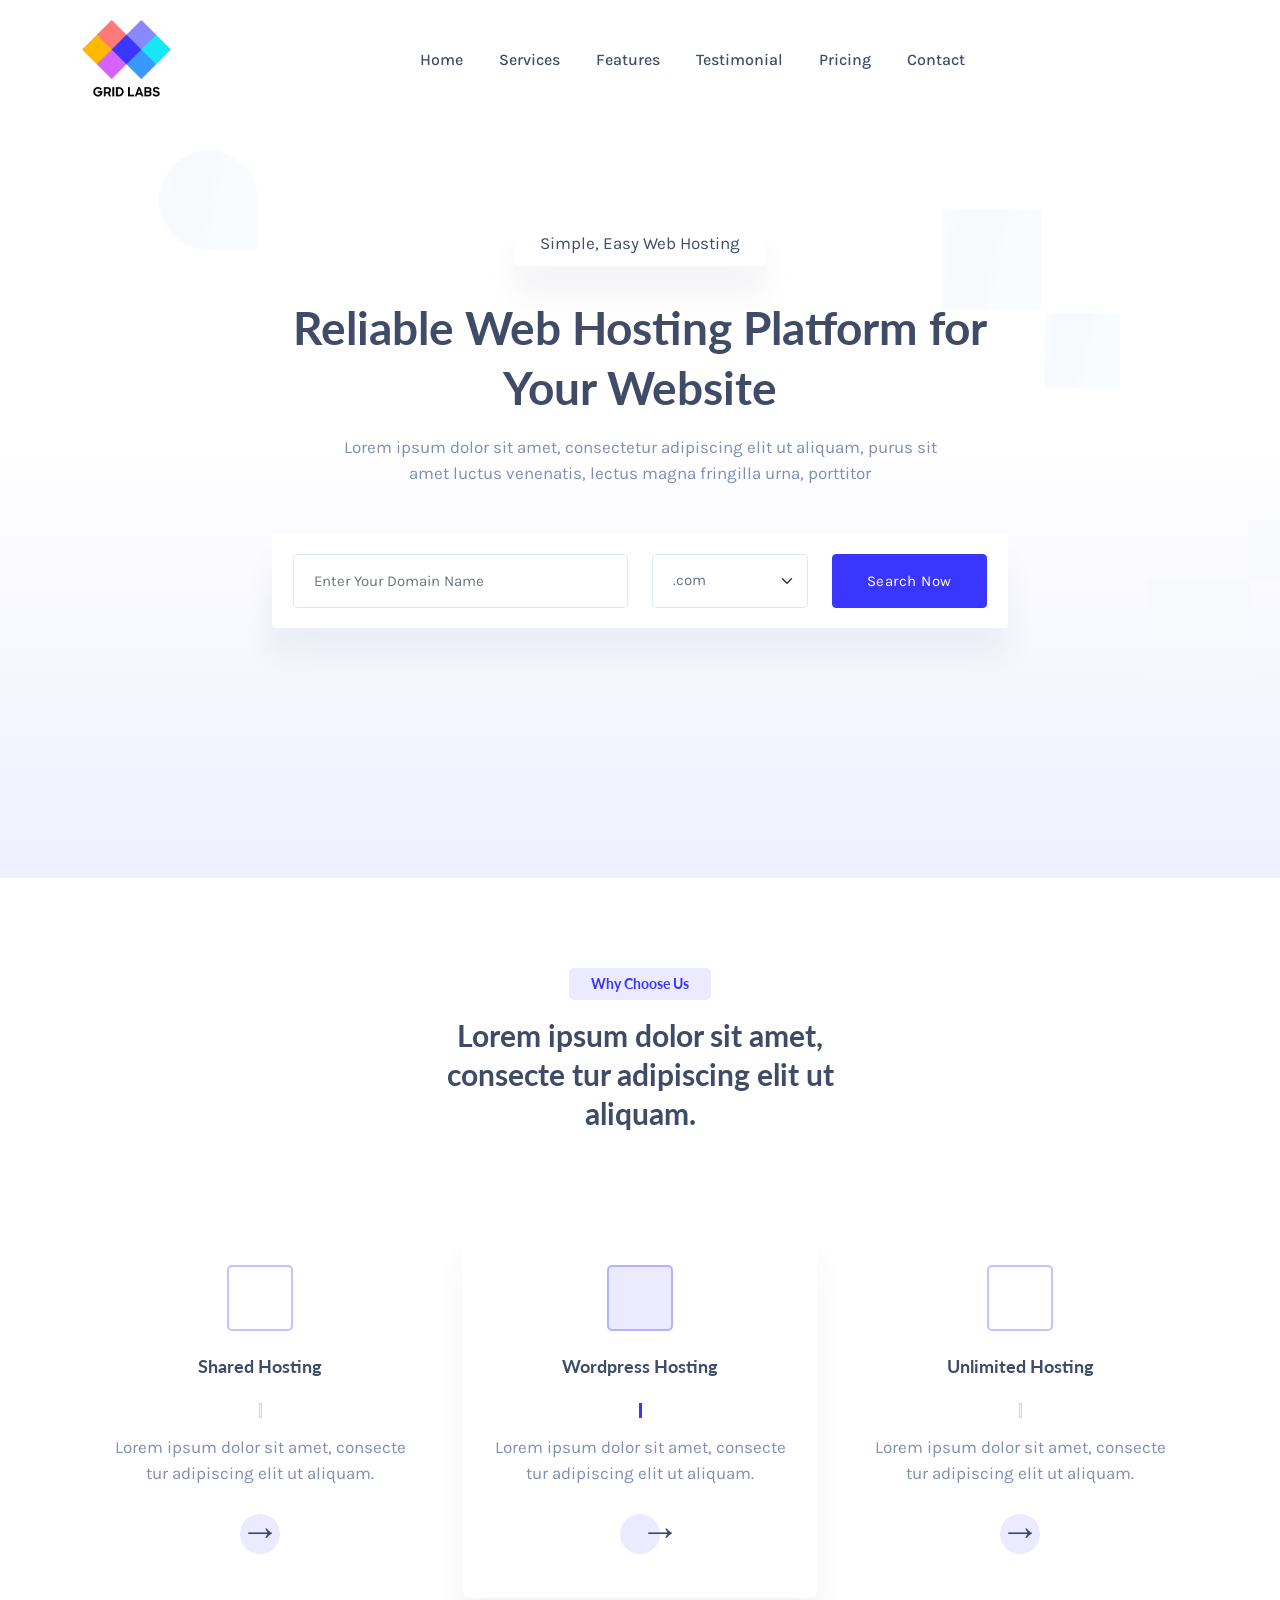
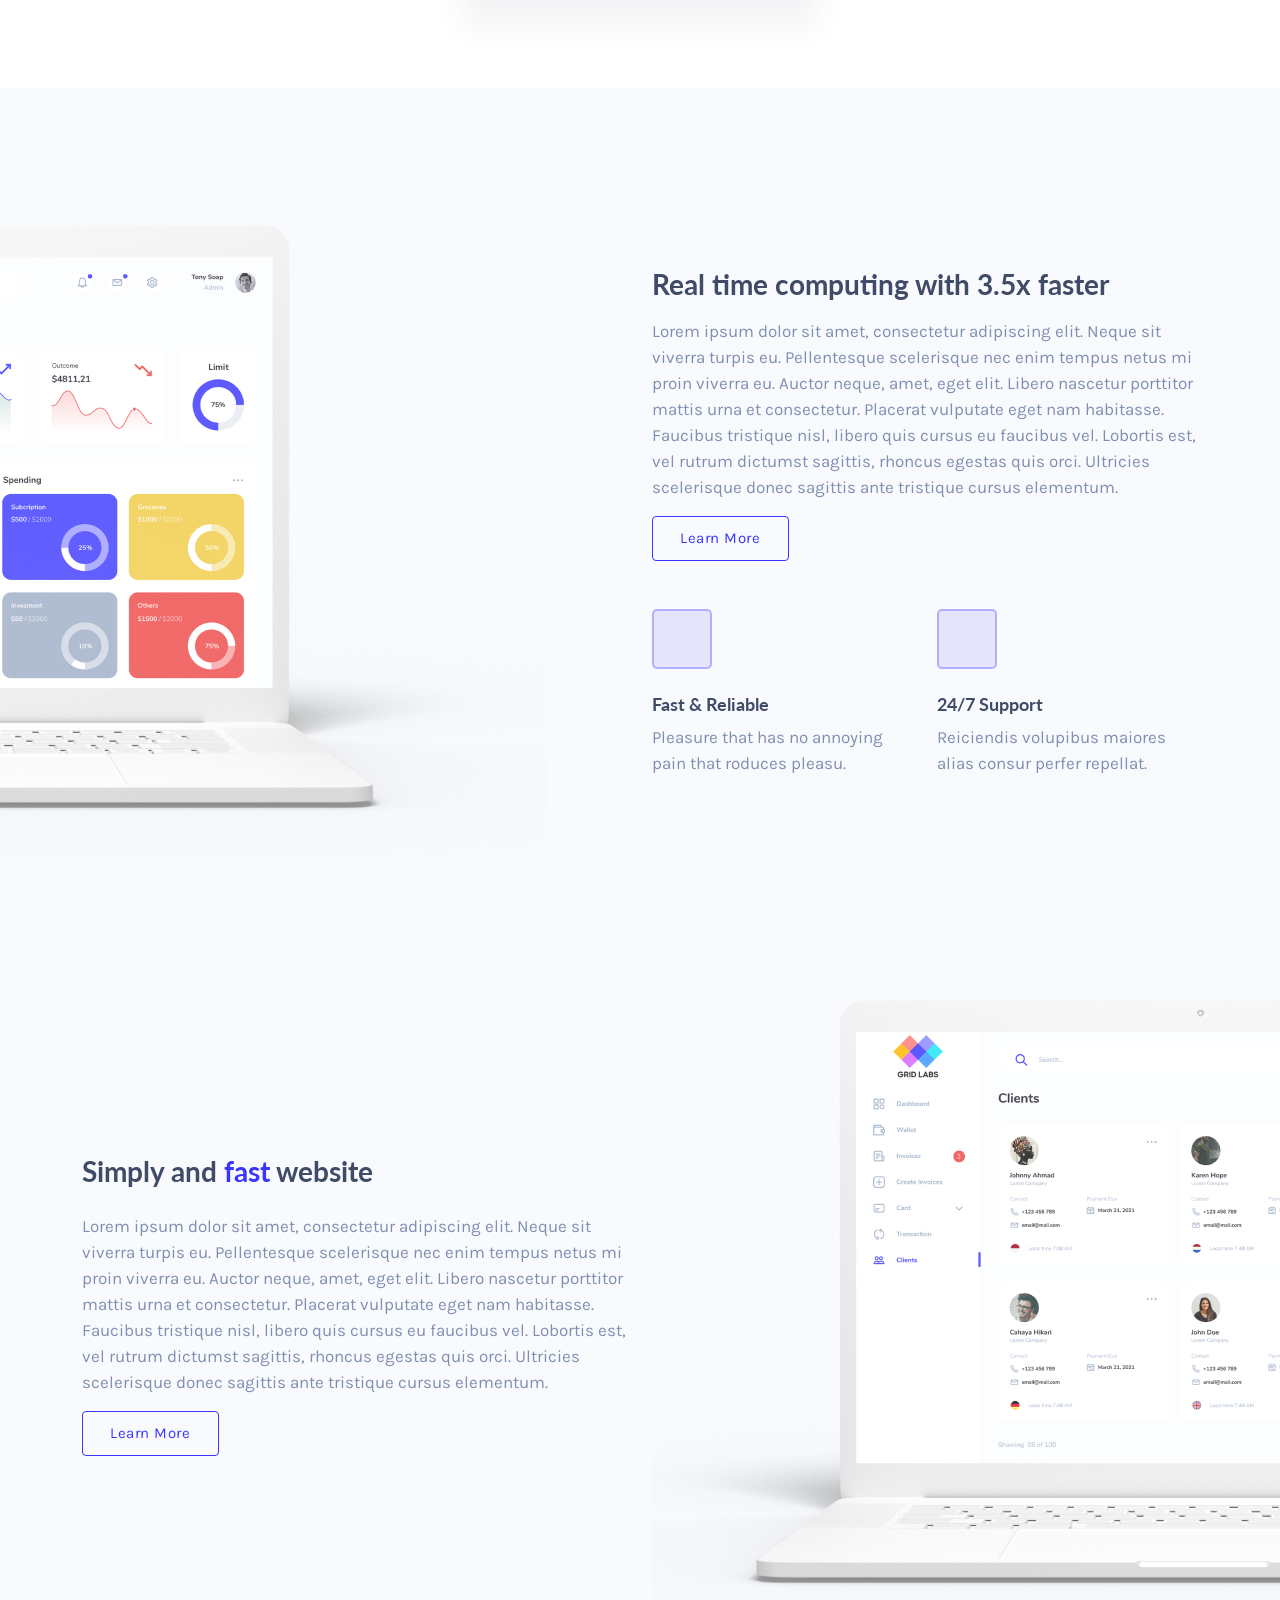
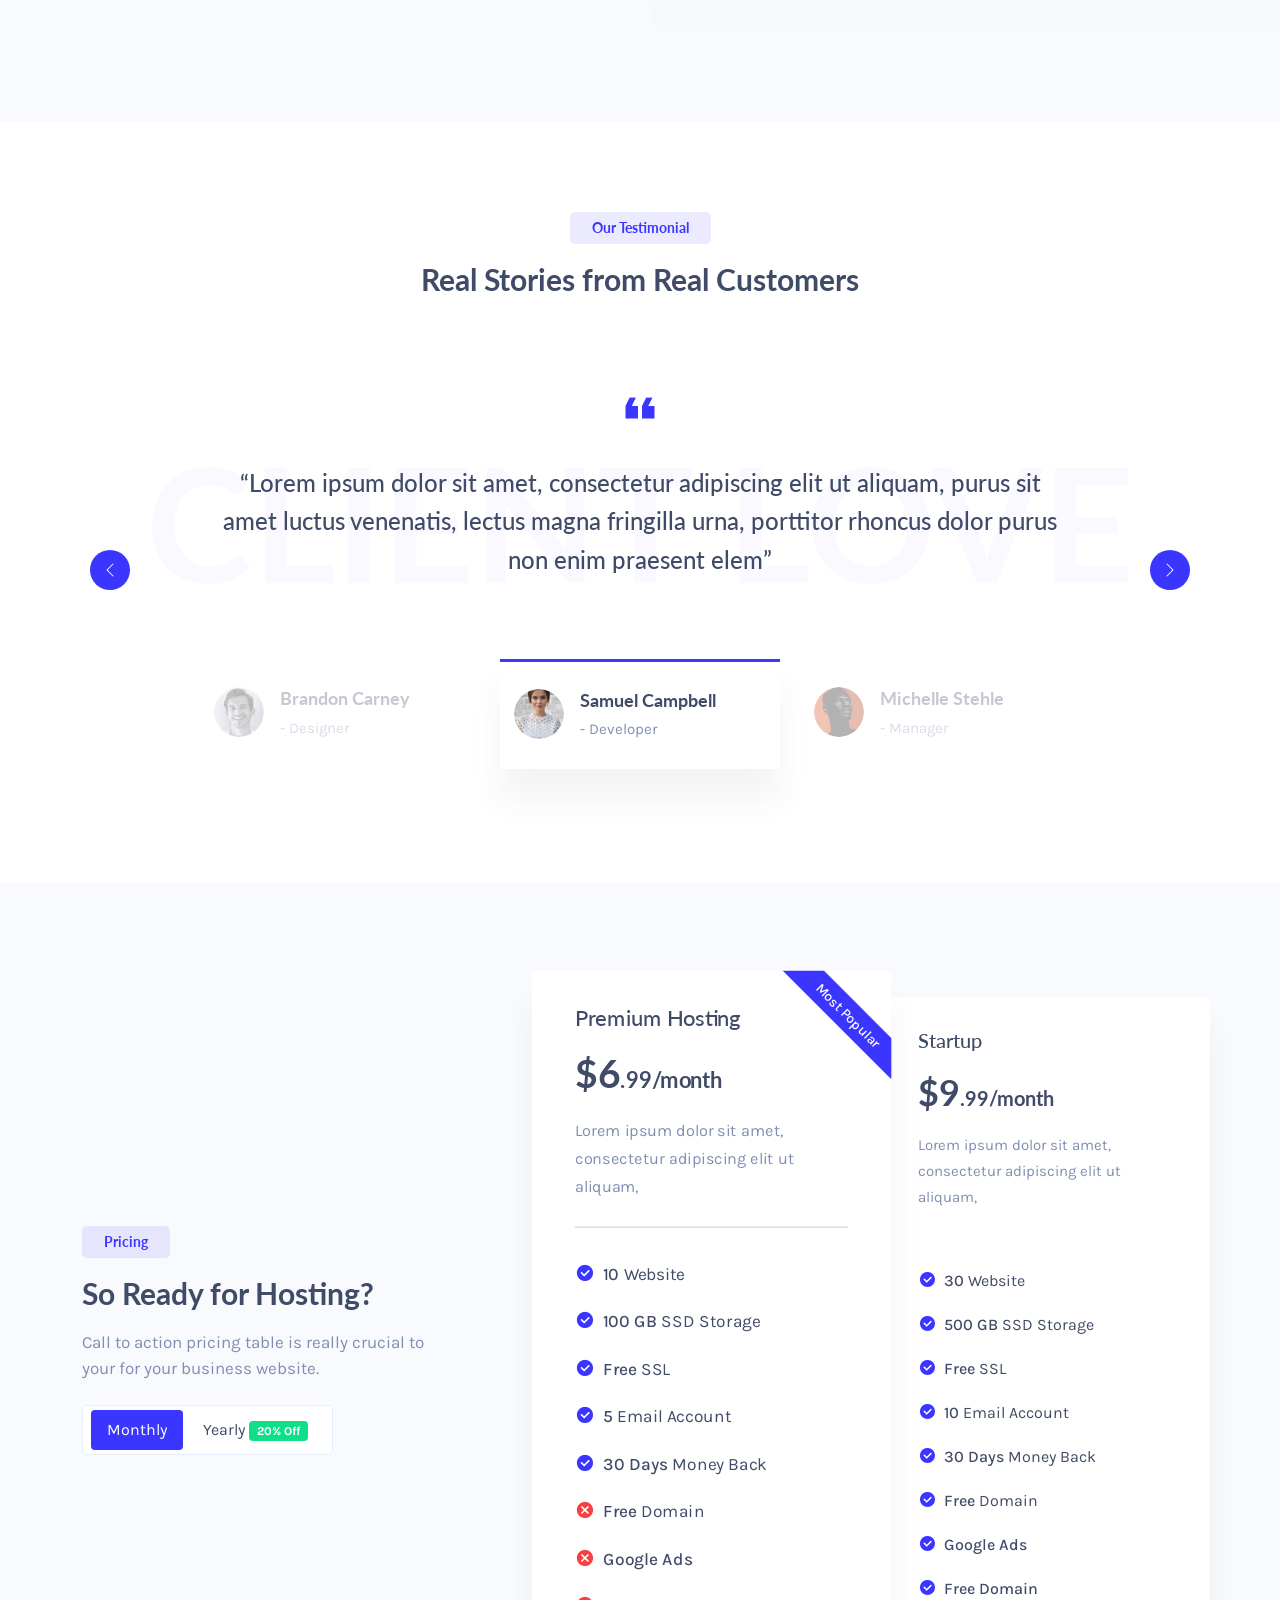
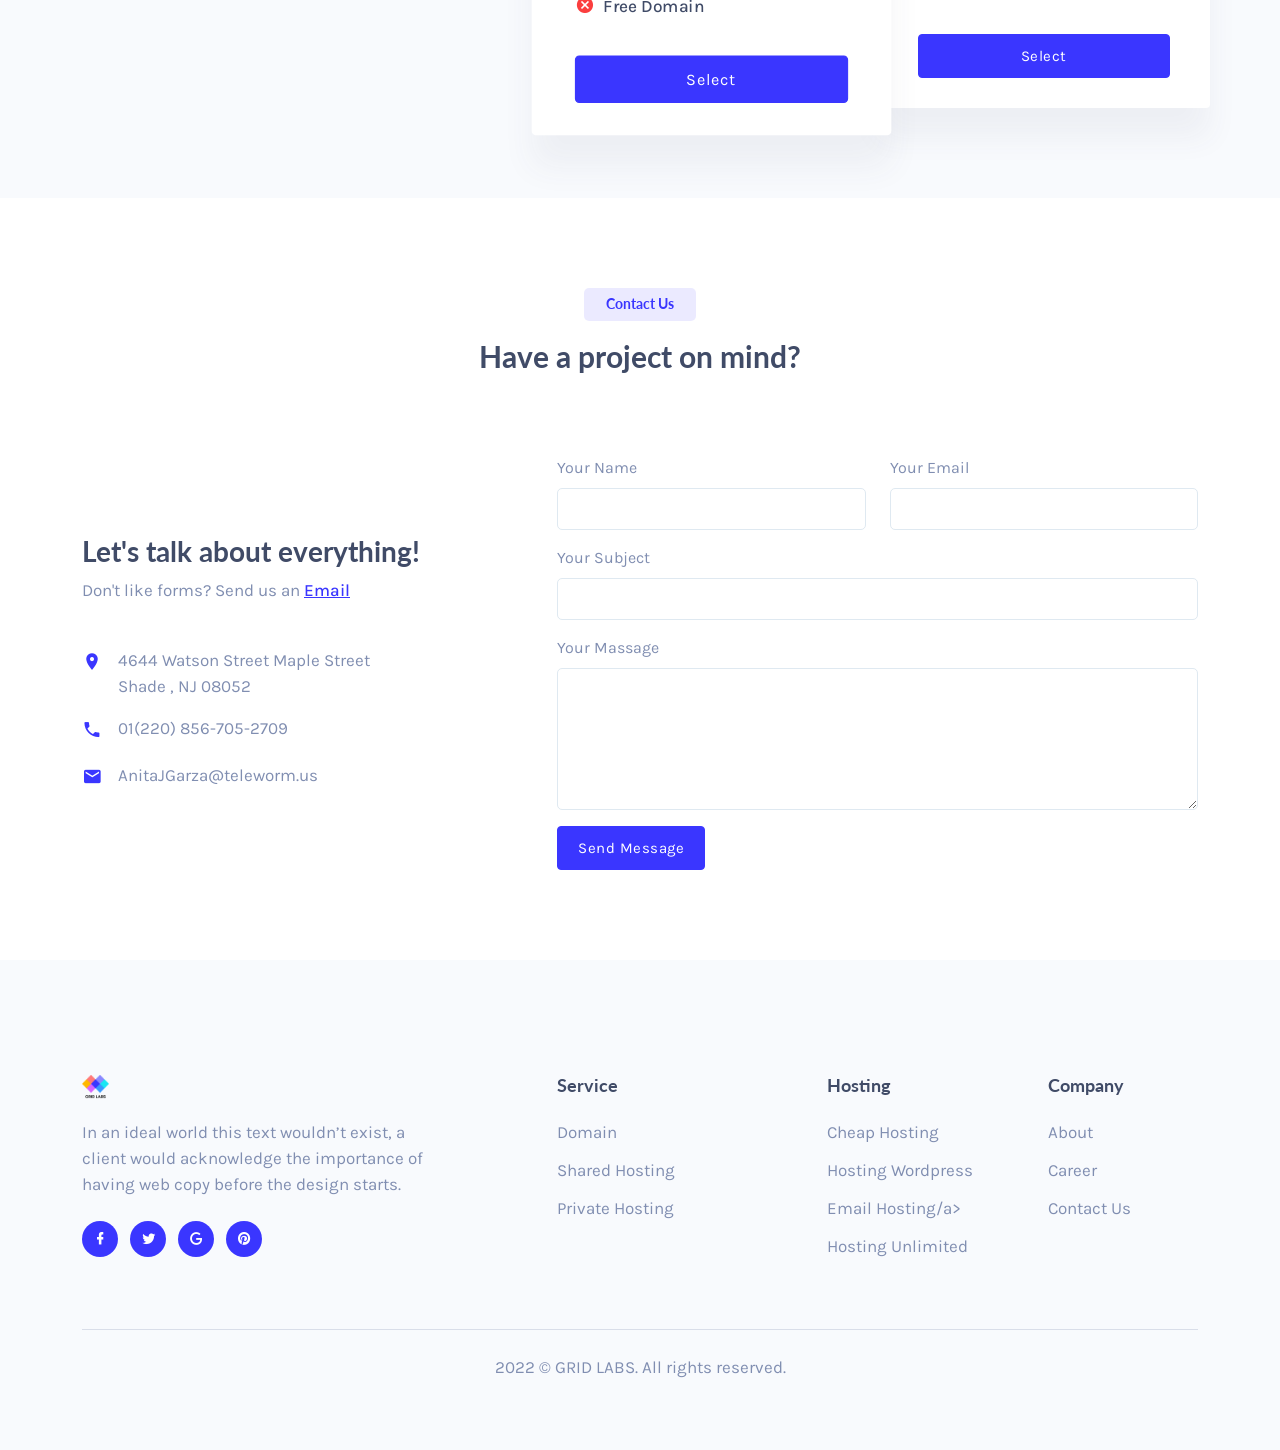
==== index.html @ 640f8194 "Landing Page design" ====
<!DOCTYPE html>
<html lang="en">

<head>
    <meta charset="utf-8" />
    <title>Grid Labs</title>
    <!-- favicon -->
    <link rel="shortcut icon" href="images/favicon.ico" />
    <!-- css -->
    <link href="css/bootstrap.min.css" rel="stylesheet" type="text/css" />
    <!-- icon -->
    <link href="css/materialdesignicons.min.css" rel="stylesheet" type="text/css" />

    <link href="css/style.css" rel="stylesheet" type="text/css" />
</head>

<body>
    <!-- STRAT NAVBAR -->
    <div id="navbar">
        <nav class="navbar navbar-expand-lg navbar-white fixed-top navbar-custom sticky sticky-dark" id="main-menu">
            <div class="container">
                <!-- LOGO -->
                <a class="navbar-brand logo text-uppercase" href="index-1.html">
                    <img src="images/logo-dark.png" alt="" height="80" />
                </a>
                <button class="navbar-toggler" type="button" data-bs-toggle="collapse" data-bs-target="#navbarCollapse"
                    aria-controls="navbarCollapse" aria-expanded="false" aria-label="Toggle navigation">
                    <i class="mdi mdi-menu"></i>
                </button>
                <div class="collapse navbar-collapse" id="navbarCollapse">
                    <ul class="navbar-nav navbar-center mx-auto" id="navbar-navlist">
                        <li class="nav-item">
                            <a data-scroll href="#home" class="nav-link">Home</a>
                        </li>
                        <li class="nav-item">
                            <a data-scroll href="#services" class="nav-link">Services</a>
                        </li>
                        <li class="nav-item">
                            <a data-scroll href="#features" class="nav-link">Features</a>
                        </li>
                        <li class="nav-item">
                            <a data-scroll href="#testimonial" class="nav-link">Testimonial</a>
                        </li>
                        <li class="nav-item">
                            <a data-scroll href="#pricing" class="nav-link">Pricing</a>
                        </li>
                        <li class="nav-item">
                            <a data-scroll href="#contact" class="nav-link">Contact</a>
                        </li>
                    </ul>
                </div>
            </div>
        </nav>
    </div>
    <!-- END NAVBAR -->

    <!--START HOME-->
    <section class="bg-home section bg-lightan" id="home">
        <div class="home-overlay"></div>
        <div class="container">
            <div class="row justify-content-center">
                <div class="col-lg-8 text-center">
                    <p class="home-heading-title">Simple, Easy Web Hosting</p>

                    <h1 class="home-title mt-3">Reliable Web Hosting Platform for Your Website</h1>

                    <p class="home-desc text-muted mt-3">Lorem ipsum dolor sit amet, consectetur adipiscing elit ut
                        aliquam, purus sit amet luctus venenatis, lectus magna fringilla urna, porttitor</p>


                    <form class="mt-5 home-form rounded">
                        <div class="row">
                            <div class="col-md-6">
                                <div class="form-group mb-0">
                                    <input type="text" class="form-control" placeholder="Enter Your Domain Name">
                                </div>
                            </div>
                            <!--end col-->

                            <div class="col-md-3">
                                <div class="form-group">

                                    <select class="form-select form-control">
                                        <option selected>.com</option>
                                        <option value="1">.in</option>
                                        <option value="1">.org</option>
                                        <option value="1">.net</option>
                                        <option value="1">.info</option>
                                    </select>
                                </div>
                            </div>
                            <!--end col-->

                            <div class="col-md-3">
                                <div class="form-group home-button">
                                    <input type="submit" id="search" name="search" class="btn btn-primary w-100"
                                        value="Search Now">
                                </div>
                            </div>
                            <!--end col-->

                        </div>
                        <!--end row-->
                    </form>

                </div>
            </div>
        </div>
    </section>
    <!--END HOME-->


    <!-- START SERVICES -->
    <section class="section" id="services">
        <div class="container">
            <div class="row justify-content-center">
                <div class="col-lg-6">
                    <div class="title-box text-center">
                        <h6 class="title-sub-title mb-0 text-primary">Why Choose Us</h6>
                        <h3 class="title-heading mt-3">Lorem ipsum dolor sit amet, consecte tur adipiscing elit ut
                            aliquam.</h3>
                    </div>
                </div>
            </div>


            <div class="row mt-5 pt-4">
                <div class="col-lg-4">
                    <div class="service-box text-center uim-icon-primary mt-4">
                        <div class="service-icon icon-xxl mx-auto">
                            <i class="uim uim-cube"></i>
                        </div>
                        <h5 class="f-18 mt-4">Shared Hosting</h5>

                        <div class="service-border mt-4 mx-auto"></div>

                        <p class="text-muted mt-3 mb-0">Lorem ipsum dolor sit amet, consecte tur adipiscing elit ut
                            aliquam.</p>

                        <a href="">
                            <div class="read-more mt-3">
                                <span class="arrow text-dark">&#8594;</span>
                            </div>
                        </a>
                    </div>
                </div>

                <div class="col-lg-4">
                    <div class="service-box text-center active uim-icon-primary mt-4">
                        <div class="service-icon icon-xxl mx-auto">
                            <i class="uim uim-circle-layer"></i>
                        </div>
                        <h5 class="f-18 mt-4">Wordpress Hosting</h5>

                        <div class="service-border mt-4 mx-auto"></div>

                        <p class="text-muted mt-3 mb-0">Lorem ipsum dolor sit amet, consecte tur adipiscing elit ut
                            aliquam.</p>

                        <a href="">
                            <div class="read-more mt-3">
                                <span class="arrow text-dark">&#8594;</span>
                            </div>
                        </a>
                    </div>
                </div>

                <div class="col-lg-4">
                    <div class="service-box text-center uim-icon-primary mt-4">
                        <div class="service-icon icon-xxl mx-auto">
                            <i class="uim uim-briefcase"></i>
                        </div>
                        <h5 class="f-18 mt-4">Unlimited Hosting</h5>

                        <div class="service-border mt-4 mx-auto"></div>

                        <p class="text-muted mt-3 mb-0">Lorem ipsum dolor sit amet, consecte tur adipiscing elit ut
                            aliquam.</p>

                        <a href="">
                            <div class="read-more mt-3">
                                <span class="arrow text-dark">&#8594;</span>
                            </div>
                        </a>
                    </div>
                </div>

            </div>

        </div>
    </section>
    <!-- END SERVICES -->


    <!-- START FEATURES -->

    <section class="section bg-light overflow-hidden" id="features">
        <div class="container">
            <div class="row align-items-center">

                <div class="col-lg-6">
                    <div class="features-1 mt-4">
                        <img src="images/features/img-1.png" alt="">
                    </div>
                </div>

                <div class="col-lg-6">

                    <div class="features-box mt-4">
                        <h3>Real time computing with 3.5x faster</h3>

                        <p class="text-muted mt-3">Lorem ipsum dolor sit amet, consectetur adipiscing elit. Neque sit
                            viverra turpis eu. Pellentesque scelerisque nec enim tempus netus mi proin viverra eu.
                            Auctor neque, amet, eget elit. Libero nascetur porttitor mattis urna et consectetur.
                            Placerat vulputate eget nam habitasse. Faucibus tristique nisl, libero quis cursus eu
                            faucibus vel. Lobortis est, vel rutrum dictumst sagittis, rhoncus egestas quis orci.
                            Ultricies scelerisque donec sagittis ante tristique cursus elementum.</p>

                        <div class="col-md-3">
                            <div class="form-group home-button">
                                <input type="submit" id="search" name="search" class="btn btn-outline-primary w-100"
                                    value="Learn More">
                            </div>
                        </div>

                        <div class="row mt-4">
                            <div class="col-lg-6">



                                <div class="mt-4">

                                    <div class="uim-icon-primary mt-4">
                                        <div class="features-icon icon-xl">
                                            <i class="uim uim-window-section"></i>
                                        </div>

                                    </div>


                                    <h5 class="f-18 mt-4">Fast & Reliable </h5>
                                    <p class="text-muted mt-2">Pleasure that has no annoying
                                        pain that roduces pleasu.</p>
                                </div>

                            </div>

                            <div class="col-lg-6">

                                <div class="mt-3">

                                    <div class="uim-icon-primary mt-4">
                                        <div class="features-icon icon-xl">
                                            <i class="uim uim-chart-pie"></i>
                                        </div>

                                    </div>

                                    <h5 class="f-18 mt-4">24/7 Support </h5>
                                    <p class="text-muted">Reiciendis volupibus maiores alias consur
                                        perfer repellat.</p>
                                </div>

                            </div>
                        </div>
                    </div>

                </div>



            </div>

            <div class="row mt-5 pt-5 align-items-center">
                <div class="col-lg-6">
                    <div class="mt-4">
                        <h3 class="w-75">Simply and <span class="text-primary">fast</span> website</h3>

                        <p class="text-muted mt-4">Lorem ipsum dolor sit amet, consectetur adipiscing elit. Neque sit
                            viverra turpis eu. Pellentesque scelerisque nec enim tempus netus mi proin viverra eu.
                            Auctor neque, amet, eget elit. Libero nascetur porttitor mattis urna et consectetur.
                            Placerat vulputate eget nam habitasse. Faucibus tristique nisl, libero quis cursus eu
                            faucibus vel. Lobortis est, vel rutrum dictumst sagittis, rhoncus egestas quis orci.
                            Ultricies scelerisque donec sagittis ante tristique cursus elementum.</p>
                    </div>

                    <div class="col-md-3">
                        <div class="form-group home-button">
                            <input type="submit" id="search" name="search" class="btn btn-outline-primary w-100"
                                value="Learn More">
                        </div>
                    </div>

                </div>
                <div class="col-lg-6">
                    <div class="features-2 mt-4">
                        <img src="images/features/img-2.png" alt="">
                    </div>
                </div>
            </div>
        </div>
    </section>
    <!-- END FEATURES -->


    <!-- START TESTIMONIAL -->
    <section class="section" id="testimonial">
        <div class="container">

            <div class="row justify-content-center">
                <div class="col-lg-6">

                    <div class="title-box text-center">
                        <h6 class="title-sub-title mb-0 text-primary">Our Testimonial</h6>
                        <h3 class="title-heading mt-3">Real Stories from Real Customers</h3>
                    </div>

                </div>
            </div>



            <div class="row justify-content-center mt-5">

                <div class="col-lg-12">
                    <h1 class="client-title-main text-center d-none d-xl-block text-uppercase">Client Love</h1>
                    <div id="carouselExampleIndicators" class="carousel slide" data-bs-ride="carousel">


                        <div class="carousel-inner">
                            <div class="carousel-item active">

                                <div class="testi-box text-center mt-4">
                                    <div class="client-icon">
                                        <i class="mdi mdi-format-quote-open"></i>
                                    </div>

                                    <h4 class="line-height_1_6 fw-normal mt-3">“Lorem ipsum dolor sit amet, consectetur
                                        adipiscing elit ut aliquam, purus sit amet luctus venenatis, lectus magna
                                        fringilla urna, porttitor rhoncus dolor purus non enim praesent elem.”</h4>
                                </div>

                            </div>

                            <div class="carousel-item">

                                <div class="testi-box text-center mt-4">
                                    <div class="client-icon">
                                        <i class="mdi mdi-format-quote-open"></i>
                                    </div>
                                    <h4 class="line-height_1_6 fw-normal mt-3">“Lorem ipsum dolor sit amet, consectetur
                                        adipiscing elit ut aliquam, purus sit amet luctus venenatis, lectus magna
                                        fringilla urna, porttitor rhoncus dolor purus non enim praesent elem”</h4>
                                </div>

                            </div>

                            <div class="carousel-item">

                                <div class="testi-box text-center mt-4">
                                    <div class="client-icon">
                                        <i class="mdi mdi-format-quote-open"></i>
                                    </div>
                                    <h4 class="line-height_1_6 fw-normal mt-3">“Lorem ipsum dolor sit amet, consectetur
                                        adipiscing elit ut aliquam, purus sit amet luctus venenatis, lectus magna
                                        fringilla urna, porttitor rhoncus dolor purus non enim praesent elem”</h4>
                                </div>

                            </div>


                        </div>



                        <div class="carousel-indicators mt-5 pt-4">

                            <button type="button" data-bs-target="#carouselExampleIndicators" data-bs-slide-to="0"
                                class="active text-start" aria-current="true" aria-label="Slide 1">
                                <div class="d-flex p-2">
                                    <img src="images/users/img-1.jpg" alt=""
                                        class=" testi-img img-fluid rounded-circle">

                                    <div class="flex-1 ps-3">
                                        <h5 class="f-18 mb-1 text-dark">Brandon Carney</h5>
                                        <p class="text-muted f-15 mb-0">- Designer</p>
                                    </div>
                                </div>
                            </button>
                            <button type="button" data-bs-target="#carouselExampleIndicators" class="text-start"
                                data-bs-slide-to="1" aria-label="Slide 2">
                                <div class="d-flex p-2">
                                    <img src="images/users/img-2.jpg" alt=""
                                        class=" testi-img img-fluid rounded-circle">

                                    <div class="flex-1 ps-3">
                                        <h5 class="f-18 mb-1 text-dark">Samuel Campbell</h5>
                                        <p class="text-muted f-15 mb-0">- Developer</p>
                                    </div>
                                </div>
                            </button>
                            <button type="button" data-bs-target="#carouselExampleIndicators" class="text-start"
                                data-bs-slide-to="2" aria-label="Slide 3">
                                <div class="d-flex p-2">
                                    <img src="images/users/img-3.jpg" alt=""
                                        class=" testi-img img-fluid rounded-circle">

                                    <div class="flex-1 ps-3">
                                        <h5 class="f-18 mb-1 text-dark">Michelle Stehle</h5>
                                        <p class="text-muted f-15 mb-0">- Manager</p>
                                    </div>
                                </div>
                            </button>


                        </div>

                        <div class="d-none d-lg-inline-block">
                            <button class="carousel-control-prev" type="button"
                                data-bs-target="#carouselExampleIndicators" data-bs-slide="prev">
                                <span class="carousel-control-prev-icon" aria-hidden="true"></span>
                                <span class="visually-hidden">Previous</span>
                            </button>
                            <button class="carousel-control-next" type="button"
                                data-bs-target="#carouselExampleIndicators" data-bs-slide="next">
                                <span class="carousel-control-next-icon" aria-hidden="true"></span>
                                <span class="visually-hidden">Next</span>
                            </button>
                        </div>



                    </div>
                </div>



            </div>
        </div>
    </section>
    <!-- END TESTIMONIAL -->


    <!-- START PRICING -->

    <section class="section bg-light" id="pricing">
        <div class="container">
            <div class="row align-items-center">

                <div class="col-lg-4">

                    <div class="heading-box">



                        <div class="title-box">
                            <h6 class="title-sub-title mb-0 text-primary">Pricing</h6>
                            <h3 class="title-heading mt-3 ms-0">So Ready for Hosting?</h3>
                        </div>




                        <p class="title-desc text-muted mt-3">Call to action pricing table is really crucial to your for
                            your business website.</p>


                        <div class="pricing-tabs mt-4">
                            <ul class="nav nav-pills rounded justify-content-center d-inline-block pricing-tab-border py-1 px-2"
                                id="pills-tab" role="tablist">
                                <li class="nav-item d-inline-block">
                                    <a class="nav-link px-3 rounded active monthly" id="Monthly" data-bs-toggle="pill"
                                        href="#Month" role="tab" aria-controls="Month" aria-selected="true">Monthly</a>
                                </li>
                                <li class="nav-item d-inline-block">
                                    <a class="nav-link px-3 rounded yearly" id="Yearly" data-bs-toggle="pill"
                                        href="#Year" role="tab" aria-controls="Year" aria-selected="false">
                                        Yearly <span class="badge bg-success rounded text-white">20% Off </span>
                                    </a>
                                </li>
                            </ul>
                        </div>


                    </div>




                </div>

                <div class="col-lg-7 g-0 offset-lg-1">

                    <div class="tab-content" id="pills-tabContent">
                        <div class="tab-pane fade active show" id="Month" role="tabpanel" aria-labelledby="Monthly">
                            <div class="row g-0 align-items-center">
                                <div class="col-lg-6">
                                    <div class="pricing-box active bg-white rounded mt-4">
                                        <div class="pricing-badge">
                                            <span class="badge">Most Popular</span>
                                        </div>

                                        <h5 class="fw-normal">Premium Hosting</h5>
                                        <h1 class="pricing-title mt-3 mb-0">$6<span class="f-20">.99/month</span></h1>
                                        <p class="text-muted f-15 mt-3">Lorem ipsum dolor sit amet, consectetur
                                            adipiscing elit ut aliquam,</p>

                                        <hr class="mt-4">

                                        <div class="mt-4 pt-1">
                                            <p class="mb-3 f-16"><i
                                                    class="mdi mdi-check-circle text-primary f-18 me-2"></i><span
                                                    class="fw-normal">10</span> Website</p>
                                            <p class="mb-3 f-16"><i
                                                    class="mdi mdi-check-circle text-primary f-18 me-2"></i><span
                                                    class="fw-normal">100 GB</span> SSD Storage</p>
                                            <p class="mb-3 f-16"><i
                                                    class="mdi mdi-check-circle text-primary f-18 me-2"></i><span
                                                    class="fw-normal">Free</span> SSL
                                            </p>
                                            <p class="mb-3 f-16"><i
                                                    class="mdi mdi-check-circle text-primary f-18 me-2"></i><span
                                                    class="fw-normal">5</span> Email Account</p>


                                            <p class="mb-3 f-16"><i
                                                    class="mdi mdi-check-circle text-primary f-18 me-2"></i><span
                                                    class="fw-normal">30 Days</span> Money Back</p>

                                            <p class="mb-3 f-16"><i
                                                    class="mdi mdi-close-circle text-danger f-18 me-2"></i><span
                                                    class="fw-normal">Free</span> Domain</p>


                                            <p class="mb-3 f-16"><i
                                                    class="mdi mdi-close-circle text-danger f-18 me-2"></i><span
                                                    class="fw-normal">Google Ads</span></p>

                                            <p class="mb-3 f-16"><i
                                                    class="mdi mdi-close-circle text-danger f-18 me-2"></i><span
                                                    class="fw-normal">Free Domain</span></p>

                                        </div>
                                        <div class="mt-4 pt-2 text-center">
                                            <a href="" class="btn btn-primary w-100">Select</a>
                                        </div>
                                    </div>
                                </div>

                                <div class="col-lg-6">
                                    <div class="pricing-box bg-white rounded mt-4">



                                        <h5 class="fw-normal">Startup</h5>
                                        <h1 class="pricing-title mt-3 mb-0">$9<span class="f-20">.99/month</span></h1>
                                        <p class="text-muted f-15 mt-3">Lorem ipsum dolor sit amet, consectetur
                                            adipiscing elit ut aliquam,</p>
                                        <div class="mt-4 pt-1">
                                            <div class="mt-4 pt-1">
                                                <p class="mb-3 f-16"><i
                                                        class="mdi mdi-check-circle text-primary f-18 me-2"></i><span
                                                        class="fw-normal">30</span> Website</p>
                                                <p class="mb-3 f-16"><i
                                                        class="mdi mdi-check-circle text-primary f-18 me-2"></i><span
                                                        class="fw-normal">500 GB</span> SSD Storage</p>
                                                <p class="mb-3 f-16"><i
                                                        class="mdi mdi-check-circle text-primary f-18 me-2"></i><span
                                                        class="fw-normal">Free</span> SSL
                                                </p>
                                                <p class="mb-3 f-16"><i
                                                        class="mdi mdi-check-circle text-primary f-18 me-2"></i><span
                                                        class="fw-normal">10</span> Email Account</p>


                                                <p class="mb-3 f-16"><i
                                                        class="mdi mdi-check-circle text-primary f-18 me-2"></i><span
                                                        class="fw-normal">30 Days</span> Money Back</p>

                                                <p class="mb-3 f-16"><i
                                                        class="mdi mdi-check-circle text-primary f-18 me-2"></i><span
                                                        class="fw-normal">Free</span> Domain</p>


                                                <p class="mb-3 f-16"><i
                                                        class="mdi mdi-check-circle text-primary f-18 me-2"></i><span
                                                        class="fw-normal">Google Ads</span></p>

                                                <p class="mb-3 f-16"><i
                                                        class="mdi mdi-check-circle text-primary f-18 me-2"></i><span
                                                        class="fw-normal">Free Domain</span></p>

                                            </div>
                                            <div class="mt-4 pt-2 text-center">
                                                <a href="" class="btn btn-primary w-100">Select</a>
                                            </div>
                                        </div>
                                    </div>
                                </div>
                            </div>
                        </div>


                        <div class="tab-pane fade" id="Year" role="tabpanel" aria-labelledby="Yearly">
                            <div class="row g-0 align-items-center">
                                <div class="col-lg-6">
                                    <div class="pricing-box active bg-white rounded mt-4">
                                        <div class="pricing-badge">
                                            <span class="badge">Most Popular</span>
                                        </div>

                                        <h5 class="fw-normal">Premium Hosting</h5>
                                        <h1 class="pricing-title mt-3 mb-0">$5<span class="f-20">.60/month</span></h1>
                                        <p class="text-muted f-15 mt-3">Lorem ipsum dolor sit amet, consectetur
                                            adipiscing elit ut aliquam,</p>

                                        <hr class="mt-4">

                                        <div class="mt-4 pt-1">
                                            <p class="mb-3 f-16"><i
                                                    class="mdi mdi-check-circle text-primary f-18 me-2"></i><span
                                                    class="fw-normal">10</span> Website</p>
                                            <p class="mb-3 f-16"><i
                                                    class="mdi mdi-check-circle text-primary f-18 me-2"></i><span
                                                    class="fw-normal">100 GB</span> SSD Storage</p>
                                            <p class="mb-3 f-16"><i
                                                    class="mdi mdi-check-circle text-primary f-18 me-2"></i><span
                                                    class="fw-normal">Free</span> SSL
                                            </p>
                                            <p class="mb-3 f-16"><i
                                                    class="mdi mdi-check-circle text-primary f-18 me-2"></i><span
                                                    class="fw-normal">5</span> Email Account</p>


                                            <p class="mb-3 f-16"><i
                                                    class="mdi mdi-check-circle text-primary f-18 me-2"></i><span
                                                    class="fw-normal">30 Days</span> Money Back</p>

                                            <p class="mb-3 f-16"><i
                                                    class="mdi mdi-close-circle text-danger f-18 me-2"></i><span
                                                    class="fw-normal">Free</span> Domain</p>


                                            <p class="mb-3 f-16"><i
                                                    class="mdi mdi-close-circle text-danger f-18 me-2"></i><span
                                                    class="fw-normal">Google Ads</span></p>

                                            <p class="mb-3 f-16"><i
                                                    class="mdi mdi-close-circle text-danger f-18 me-2"></i><span
                                                    class="fw-normal">Free Domain</span></p>

                                        </div>
                                        <div class="mt-4 pt-2 text-center">
                                            <a href="" class="btn btn-primary w-100">Select</a>
                                        </div>
                                    </div>
                                </div>

                                <div class="col-lg-6">
                                    <div class="pricing-box bg-white rounded mt-4">



                                        <h5 class="fw-normal">Startup</h5>
                                        <h1 class="pricing-title mt-3 mb-0">$9<span class="f-20">.99/month</span></h1>
                                        <p class="text-muted f-15 mt-3">Lorem ipsum dolor sit amet, consectetur
                                            adipiscing elit ut aliquam,</p>
                                        <div class="mt-4 pt-1">
                                            <div class="mt-4 pt-1">
                                                <p class="mb-3 f-16"><i
                                                        class="mdi mdi-check-circle text-primary f-18 me-2"></i><span
                                                        class="fw-normal">30</span> Website</p>
                                                <p class="mb-3 f-16"><i
                                                        class="mdi mdi-check-circle text-primary f-18 me-2"></i><span
                                                        class="fw-normal">500 GB</span> SSD Storage</p>
                                                <p class="mb-3 f-16"><i
                                                        class="mdi mdi-check-circle text-primary f-18 me-2"></i><span
                                                        class="fw-normal">Free</span> SSL
                                                </p>
                                                <p class="mb-3 f-16"><i
                                                        class="mdi mdi-check-circle text-primary f-18 me-2"></i><span
                                                        class="fw-normal">10</span> Email Account</p>


                                                <p class="mb-3 f-16"><i
                                                        class="mdi mdi-check-circle text-primary f-18 me-2"></i><span
                                                        class="fw-normal">30 Days</span> Money Back</p>

                                                <p class="mb-3 f-16"><i
                                                        class="mdi mdi-check-circle text-primary f-18 me-2"></i><span
                                                        class="fw-normal">Free</span> Domain</p>


                                                <p class="mb-3 f-16"><i
                                                        class="mdi mdi-check-circle text-primary f-18 me-2"></i><span
                                                        class="fw-normal">Google Ads</span></p>

                                                <p class="mb-3 f-16"><i
                                                        class="mdi mdi-check-circle text-primary f-18 me-2"></i><span
                                                        class="fw-normal">Free Domain</span></p>


                                            </div>
                                            <div class="mt-4 pt-2 text-center">
                                                <a href="" class="btn btn-primary w-100">Select</a>
                                            </div>
                                        </div>
                                    </div>


                                </div>
                            </div>
                        </div>


                    </div>

                </div>
            </div>
    </section>
    <!-- END PRICING -->


    <!-- START CONTACT -->

    <section class="section" id="contact">
        <div class="container">

            <div class="row justify-content-center">
                <div class="col-lg-6">

                    <div class="title-box text-center">
                        <h6 class="title-sub-title mb-0 text-primary">Contact Us</h6>
                        <h3 class="title-heading mt-3">Have a project on mind?</h3>
                    </div>


                </div>
            </div>

            <div class="row align-items-center mt-5 pt-2">
                <div class="col-lg-5">

                    <div class="mt-4">
                        <h3>Let's talk about everything!</h3>
                        <p class="text-muted mt-2">Don't like forms? Send us an <a href=""
                                class="text-primary fw-normal"><u>Email</u></a></p>

                        <div class="mt-4 pt-1 w-75">
                            <div class="d-flex mt-3">
                                <i class="mdi mdi-map-marker text-primary f-20"></i>
                                <div class="flex-1 ps-3">

                                    <p class="text-muted mb-0">4644 Watson Street
                                        Maple Street Shade , NJ 08052</p>

                                </div>
                            </div>

                            <div class="d-flex mt-3">
                                <i class="mdi mdi-phone text-primary f-20"></i>
                                <div class="flex-1 ps-3">

                                    <p class="text-muted mb-0">01(220) 856-705-2709</p>

                                </div>
                            </div>

                            <div class="d-flex mt-3">
                                <i class="mdi mdi-email text-primary f-20"></i>
                                <div class="flex-1 ps-3">

                                    <p class="text-muted mb-0">AnitaJGarza@teleworm.us</p>

                                </div>
                            </div>
                        </div>
                    </div>



                </div>

                <div class="col-lg-7">
                    <div class="custom-form">
                        <form method="post" name="myForm" onsubmit="return validateForm()">
                            <p id="error-msg"></p>
                            <div id="simple-msg"></div>
                            <div class="row">
                                <div class="col-lg-6">
                                    <div class="mb-2 mt-2">
                                        <label class="form-label text-muted">Your Name</label>
                                        <input name="name" id="name" type="text" class="form-control">
                                    </div>
                                </div>
                                <div class="col-lg-6">
                                    <div class="mb-2 mt-2">
                                        <label class="form-label text-muted">Your Email</label>
                                        <input name="email" id="email" type="email" class="form-control">
                                    </div>
                                </div>
                            </div>
                            <div class="row">
                                <div class="col-lg-12">
                                    <div class="mb-2 mt-2">
                                        <label class="form-label text-muted">Your Subject</label>
                                        <input type="text" class="form-control" id="subject">
                                    </div>
                                </div>
                            </div>
                            <div class="row">
                                <div class="col-lg-12">
                                    <div class="mb-2 mt-2">
                                        <label class="form-label text-muted">Your Massage</label>
                                        <textarea name="comments" id="comments" rows="5"
                                            class="form-control"></textarea>
                                    </div>
                                </div>
                            </div>
                            <div class="row mt-2">
                                <div class="col-lg-12 text-right">
                                    <input type="submit" id="submit" name="send" class="submitBnt btn btn-primary"
                                        value="Send Message">
                                </div>
                            </div>
                        </form>
                    </div>
                </div>
            </div>


        </div>
    </section>

    <!-- END CONTACT -->

    <!-- START FOOTER -->
    <section class="bg-footer bg-light">
        <div class="container">
            <div class="row">
                <div class="col-lg-4">
                    <div class="mt-4">
                        <img src="images/logo-dark.png" alt="" height="24">
                        <p class="text-muted mt-3 pt-1">In an ideal world this text wouldn’t exist, a client would
                            acknowledge
                            the importance of having web copy before the design starts.</p>
                        <div class="footer-social mt-4">
                            <ul class="list-inline mb-0">
                                <li class="list-inline-item">
                                    <a href="" class="text-reset"><i class="mdi mdi-facebook"></i></a>
                                </li>
                                <li class="list-inline-item">
                                    <a href="" class="text-reset"><i class="mdi mdi-twitter"></i></a>
                                </li>
                                <li class="list-inline-item">
                                    <a href="" class="text-reset"><i class="mdi mdi-google"></i></a>
                                </li>
                                <li class="list-inline-item">
                                    <a href="" class="text-reset"><i class="mdi mdi-pinterest"></i></a>
                                </li>
                            </ul>
                        </div>
                    </div>
                </div>

                <div class="col-lg-7 offset-lg-1">
                    <div class="row">
                        <div class="col-lg-4">
                            <div class="mt-4">
                                <h5 class="f-18">Service</h5>
                                <ul class="list-unstyled footer-link mt-3">
                                    <li><a href="">Domain</a></li>
                                    <li><a href="">Shared Hosting</a></li>
                                    <li><a href="">Private Hosting</a></li>
                                </ul>
                            </div>
                        </div>

                        <div class="col-lg-4">
                            <div class="mt-4 ps-0 ps-lg-5">
                                <h5 class="f-18">Hosting</h5>
                                <ul class="list-unstyled footer-link mt-3">
                                    <li><a href="">Cheap Hosting</a></li>
                                    <li><a href="">Hosting Wordpress</a></li>
                                    <li><a href="">Email Hosting/a></li>
                                    <li><a href="">Hosting Unlimited</a></li>
                                </ul>
                            </div>
                        </div>
                        <div class="col-lg-4">
                            <div class="mt-4 ps-0 ps-lg-5">
                                <h5 class="f-18">Company</h5>
                                <ul class="list-unstyled footer-link mt-3">
                                    <li><a href="">About</a></li>
                                    <li><a href="">Career</a></li>
                                    <li><a href="">Contact Us</a></li>
                                </ul>
                            </div>
                        </div>
                    </div>
                </div>
            </div>


            <hr class="mt-5">
            <div class="row mt-4">
                <div class="col-lg-12">
                    <p class="text-center text-muted mb-0">
                        2022 © GRID LABS. All rights reserved.
                    </p>

                </div>

            </div>

        </div>
    </section>
    <!-- END FOOTER -->

    <!-- javascript -->
    <script src="js/bootstrap.bundle.min.js"></script>

    <!-- unicons icon -->
    <script src="js/unicons.js"></script>

    <!-- Main Js -->
    <script src="js/app.js"></script>
</body>

</html>
---- css/style.css ----
@import url("https://fonts.googleapis.com/css2?family=Karla:wght@400;500&family=Lato:wght@400;700&display=swap");
body {
  font-family: 'Karla', sans-serif;
  overflow-x: hidden !important;
  position: relative;
  color: #404b67;
}

h1,
h2,
h3,
h4,
h5,
h6 {
  font-family: 'Lato', sans-serif;
  font-weight: 700;
  line-height: 1.3;
}

.btn,
.btn:focus,
button,
button:focus {
  outline: none !important;
}

a {
  text-decoration: none !important;
  outline: none;
}

p {
  font-size: 17px;
  line-height: 26px;
}

.row > * {
  position: relative;
}

.section {
  padding-top: 90px;
  padding-bottom: 90px;
  position: relative;
}

.bg-lightan {
  background: linear-gradient(to bottom, #ffffff 50%, rgba(58, 54, 255, 0.08) 100%);
}

.home-center {
  display: table;
  width: 100%;
  height: 100%;
}

.home-desc-center {
  display: table-cell;
  vertical-align: middle;
}

.bg-gradient {
  background: linear-gradient(to right, #3A36FF, #229bee);
}

.bg-overlay {
  background-position: center;
  position: absolute;
  height: 100%;
  width: 100%;
  right: 0;
  bottom: 0;
  left: 0;
  top: 0;
}

.bg-overlay-black {
  background-color: #242527;
  opacity: 0.8;
  background-position: center;
  position: absolute;
  height: 100%;
  width: 100%;
  right: 0;
  bottom: 0;
  left: 0;
  top: 0;
}

.title-box .title-sub-title {
  background: rgba(58, 54, 255, 0.1);
  padding: 7px 22px;
  border-radius: 5px;
  font-size: 14px;
  display: inline-block;
}

.title-box .title-heading {
  font-size: 30px;
  max-width: 450px;
  margin: 0 auto;
}

.btn-rounded {
  border-radius: 30px;
}

.box-shadow {
  box-shadow: 0px 30px 30px 0px rgba(64, 75, 103, 0.06);
}

hr {
  border-top: 1px solid #808eb1;
  margin: 0;
}

.f-10 {
  font-size: 10px;
}

.f-12 {
  font-size: 12px;
}

.f-13 {
  font-size: 13px;
}

.f-14 {
  font-size: 14px;
}

.f-15 {
  font-size: 15px;
}

.f-16 {
  font-size: 16px;
}

.f-18 {
  font-size: 18px;
}

.f-19 {
  font-size: 19px;
}

.f-20 {
  font-size: 20px;
}

.line-height_1_4 {
  line-height: 1.4;
}

.line-height_1_6 {
  line-height: 1.6;
}

.line-height_1_8 {
  line-height: 1.8;
}

.fw-normal {
  font-weight: 500 !important;
}

.fw-bold {
  font-weight: 600 !important;
}

.icon-size-15 {
  height: 15px;
  width: 15px;
}

.icon-size-15 svg {
  height: 15px !important;
  width: 15px !important;
}

.icon-sm {
  height: 18px;
  width: 18px;
}

.icon-sm svg {
  height: 18px !important;
  width: 18px !important;
}

.icon-xs {
  height: 20px;
  width: 20px;
}

.icon-xs svg {
  height: 20px !important;
  width: 20px !important;
}

.icon-md {
  height: 25px;
  width: 25px;
}

.icon-md svg {
  height: 25px !important;
  width: 25px !important;
}

.icon-lg {
  height: 30px;
  width: 30px;
}

.icon-lg svg {
  height: 30px !important;
  width: 30px !important;
}

.icon-xl {
  height: 35px;
  width: 35px;
}

.icon-xl svg {
  height: 35px !important;
  width: 35px !important;
}

.icon-xxl {
  height: 40px;
  width: 40px;
}

.icon-xxl svg {
  height: 40px !important;
  width: 40px !important;
}

.icon-xxxl {
  height: 60px;
  width: 60px;
}

.icon-xxxl svg {
  height: 60px !important;
  width: 60px !important;
}

.uim-icon-primary .uim-svg {
  fill: #3A36FF !important;
}

.icon-fill-primary {
  fill: rgba(58, 54, 255, 0.15);
}

.uim-icon-success .uim-svg {
  fill: #0fdf89 !important;
}

.icon-fill-success {
  fill: rgba(15, 223, 137, 0.15);
}

.uim-icon-info .uim-svg {
  fill: #229bee !important;
}

.icon-fill-info {
  fill: rgba(34, 155, 238, 0.15);
}

.uim-icon-warning .uim-svg {
  fill: #f6cb42 !important;
}

.icon-fill-warning {
  fill: rgba(246, 203, 66, 0.15);
}

.uim-icon-danger .uim-svg {
  fill: #fb3e3e !important;
}

.icon-fill-danger {
  fill: rgba(251, 62, 62, 0.15);
}

.uim-icon-orange .uim-svg {
  fill: #f09105 !important;
}

.icon-fill-orange {
  fill: rgba(240, 145, 5, 0.15);
}

.uim-icon-dark .uim-svg {
  fill: #404b67 !important;
}

.icon-fill-dark {
  fill: rgba(64, 75, 103, 0.15);
}

.uim-icon-cyan .uim-svg {
  fill: #00e6e6 !important;
}

.icon-fill-cyan {
  fill: rgba(0, 230, 230, 0.15);
}

.uim-icon-blue .uim-svg {
  fill: #2762da !important;
}

.icon-fill-blue {
  fill: rgba(39, 98, 218, 0.15);
}

.uim-icon-muted .uim-svg {
  fill: #808eb1 !important;
}

.icon-fill-muted {
  fill: rgba(128, 142, 177, 0.15);
}

.uim-icon-purple .uim-svg {
  fill: #704fff !important;
}

.icon-fill-purple {
  fill: rgba(112, 79, 255, 0.15);
}

.uim-icon-pink .uim-svg {
  fill: #f85f89 !important;
}

.icon-fill-pink {
  fill: rgba(248, 95, 137, 0.15);
}

.uim-icon-white .uim-svg {
  fill: #ffffff !important;
}

.icon-fill-white {
  fill: rgba(255, 255, 255, 0.15);
}

.uim-icon-light .uim-svg {
  fill: #f8fafd !important;
}

.icon-fill-light {
  fill: rgba(248, 250, 253, 0.15);
}

.icon {
  position: relative;
  top: -2px;
}

.btn {
  padding: 10px 20px;
  font-size: 15px;
  letter-spacing: 0.5px;
  transition: all 0.5s;
}

.btn:focus {
  box-shadow: none;
}

.btn:hover {
  transform: translateY(-5px);
}

.btn:hover:before {
  opacity: 1;
}

.btn-sm {
  padding: 8px 12px;
  font-size: 12px;
}

.shadow {
  box-shadow: 0px 30px 30px 0px rgba(64, 75, 103, 0.06) !important;
}

.bg-primary {
  background-color: #3A36FF !important;
}

.bg-soft-primary {
  background-color: rgba(58, 54, 255, 0.1) !important;
}

.text-primary {
  color: #3A36FF !important;
}

.border-primary {
  color: #3A36FF !important;
}

.icon-dual-primary {
  color: #3A36FF;
  fill: rgba(58, 54, 255, 0.2);
}

.btn-soft-primary {
  background-color: rgba(58, 54, 255, 0.25) !important;
  color: #3A36FF !important;
}

.btn-soft-primary:hover, .btn-soft-primary:focus, .btn-soft-primary:active, .btn-soft-primary.active, .btn-soft-primary.focus, .btn-soft-primary:not(:disabled):not(.disabled):active, .btn-soft-primary:not(:disabled):not(.disabled):active:focus,
.btn-soft-primary .open > .dropdown-toggle.btn-primary {
  background: #2622ff;
}

.btn-primary {
  background: #3A36FF;
  border-color: #3A36FF !important;
}

.btn-primary:hover, .btn-primary:focus, .btn-primary:active, .btn-primary.active, .btn-primary.focus, .btn-primary:not(:disabled):not(.disabled):active, .btn-primary:not(:disabled):not(.disabled):active:focus,
.btn-primary .open > .dropdown-toggle.btn-primary {
  background: #2622ff;
  border-color: #2622ff;
  box-shadow: 0px 8px 20px -6px rgba(58, 54, 255, 0.6);
}

.btn-outline-primary {
  color: #3A36FF;
  border-color: #3A36FF;
}

.btn-outline-primary:hover, .btn-outline-primary:focus, .btn-outline-primary:active, .btn-outline-primary.active, .btn-outline-primary.focus, .btn-outline-primary:not(:disabled):not(.disabled):active, .btn-outline-primary:not(:disabled):not(.disabled):active:focus,
.btn-outline-primary .open > .dropdown-toggle.btn-primary {
  background: #3A36FF;
  border-color: #3A36FF;
  box-shadow: 0px 8px 20px -6px rgba(58, 54, 255, 0.6);
}

.bg-success {
  background-color: #0fdf89 !important;
}

.bg-soft-success {
  background-color: rgba(15, 223, 137, 0.1) !important;
}

.text-success {
  color: #0fdf89 !important;
}

.border-success {
  color: #0fdf89 !important;
}

.icon-dual-success {
  color: #0fdf89;
  fill: rgba(15, 223, 137, 0.2);
}

.btn-soft-success {
  background-color: rgba(15, 223, 137, 0.25) !important;
  color: #0fdf89 !important;
}

.btn-soft-success:hover, .btn-soft-success:focus, .btn-soft-success:active, .btn-soft-success.active, .btn-soft-success.focus, .btn-soft-success:not(:disabled):not(.disabled):active, .btn-soft-success:not(:disabled):not(.disabled):active:focus,
.btn-soft-success .open > .dropdown-toggle.btn-primary {
  background: #0ecc7d;
}

.btn-success {
  background: #0fdf89;
  border-color: #0fdf89 !important;
}

.btn-success:hover, .btn-success:focus, .btn-success:active, .btn-success.active, .btn-success.focus, .btn-success:not(:disabled):not(.disabled):active, .btn-success:not(:disabled):not(.disabled):active:focus,
.btn-success .open > .dropdown-toggle.btn-primary {
  background: #0ecc7d;
  border-color: #0ecc7d;
  box-shadow: 0px 8px 20px -6px rgba(15, 223, 137, 0.6);
}

.btn-outline-success {
  color: #0fdf89;
  border-color: #0fdf89;
}

.btn-outline-success:hover, .btn-outline-success:focus, .btn-outline-success:active, .btn-outline-success.active, .btn-outline-success.focus, .btn-outline-success:not(:disabled):not(.disabled):active, .btn-outline-success:not(:disabled):not(.disabled):active:focus,
.btn-outline-success .open > .dropdown-toggle.btn-primary {
  background: #0fdf89;
  border-color: #0fdf89;
  box-shadow: 0px 8px 20px -6px rgba(15, 223, 137, 0.6);
}

.bg-info {
  background-color: #229bee !important;
}

.bg-soft-info {
  background-color: rgba(34, 155, 238, 0.1) !important;
}

.text-info {
  color: #229bee !important;
}

.border-info {
  color: #229bee !important;
}

.icon-dual-info {
  color: #229bee;
  fill: rgba(34, 155, 238, 0.2);
}

.btn-soft-info {
  background-color: rgba(34, 155, 238, 0.25) !important;
  color: #229bee !important;
}

.btn-soft-info:hover, .btn-soft-info:focus, .btn-soft-info:active, .btn-soft-info.active, .btn-soft-info.focus, .btn-soft-info:not(:disabled):not(.disabled):active, .btn-soft-info:not(:disabled):not(.disabled):active:focus,
.btn-soft-info .open > .dropdown-toggle.btn-primary {
  background: #1292ea;
}

.btn-info {
  background: #229bee;
  border-color: #229bee !important;
}

.btn-info:hover, .btn-info:focus, .btn-info:active, .btn-info.active, .btn-info.focus, .btn-info:not(:disabled):not(.disabled):active, .btn-info:not(:disabled):not(.disabled):active:focus,
.btn-info .open > .dropdown-toggle.btn-primary {
  background: #1292ea;
  border-color: #1292ea;
  box-shadow: 0px 8px 20px -6px rgba(34, 155, 238, 0.6);
}

.btn-outline-info {
  color: #229bee;
  border-color: #229bee;
}

.btn-outline-info:hover, .btn-outline-info:focus, .btn-outline-info:active, .btn-outline-info.active, .btn-outline-info.focus, .btn-outline-info:not(:disabled):not(.disabled):active, .btn-outline-info:not(:disabled):not(.disabled):active:focus,
.btn-outline-info .open > .dropdown-toggle.btn-primary {
  background: #229bee;
  border-color: #229bee;
  box-shadow: 0px 8px 20px -6px rgba(34, 155, 238, 0.6);
}

.bg-warning {
  background-color: #f6cb42 !important;
}

.bg-soft-warning {
  background-color: rgba(246, 203, 66, 0.1) !important;
}

.text-warning {
  color: #f6cb42 !important;
}

.border-warning {
  color: #f6cb42 !important;
}

.icon-dual-warning {
  color: #f6cb42;
  fill: rgba(246, 203, 66, 0.2);
}

.btn-soft-warning {
  background-color: rgba(246, 203, 66, 0.25) !important;
  color: #f6cb42 !important;
}

.btn-soft-warning:hover, .btn-soft-warning:focus, .btn-soft-warning:active, .btn-soft-warning.active, .btn-soft-warning.focus, .btn-soft-warning:not(:disabled):not(.disabled):active, .btn-soft-warning:not(:disabled):not(.disabled):active:focus,
.btn-soft-warning .open > .dropdown-toggle.btn-primary {
  background: #f5c62f;
}

.btn-warning {
  background: #f6cb42;
  border-color: #f6cb42 !important;
}

.btn-warning:hover, .btn-warning:focus, .btn-warning:active, .btn-warning.active, .btn-warning.focus, .btn-warning:not(:disabled):not(.disabled):active, .btn-warning:not(:disabled):not(.disabled):active:focus,
.btn-warning .open > .dropdown-toggle.btn-primary {
  background: #f5c62f;
  border-color: #f5c62f;
  box-shadow: 0px 8px 20px -6px rgba(246, 203, 66, 0.6);
}

.btn-outline-warning {
  color: #f6cb42;
  border-color: #f6cb42;
}

.btn-outline-warning:hover, .btn-outline-warning:focus, .btn-outline-warning:active, .btn-outline-warning.active, .btn-outline-warning.focus, .btn-outline-warning:not(:disabled):not(.disabled):active, .btn-outline-warning:not(:disabled):not(.disabled):active:focus,
.btn-outline-warning .open > .dropdown-toggle.btn-primary {
  background: #f6cb42;
  border-color: #f6cb42;
  box-shadow: 0px 8px 20px -6px rgba(246, 203, 66, 0.6);
}

.bg-danger {
  background-color: #fb3e3e !important;
}

.bg-soft-danger {
  background-color: rgba(251, 62, 62, 0.1) !important;
}

.text-danger {
  color: #fb3e3e !important;
}

.border-danger {
  color: #fb3e3e !important;
}

.icon-dual-danger {
  color: #fb3e3e;
  fill: rgba(251, 62, 62, 0.2);
}

.btn-soft-danger {
  background-color: rgba(251, 62, 62, 0.25) !important;
  color: #fb3e3e !important;
}

.btn-soft-danger:hover, .btn-soft-danger:focus, .btn-soft-danger:active, .btn-soft-danger.active, .btn-soft-danger.focus, .btn-soft-danger:not(:disabled):not(.disabled):active, .btn-soft-danger:not(:disabled):not(.disabled):active:focus,
.btn-soft-danger .open > .dropdown-toggle.btn-primary {
  background: #fb2a2a;
}

.btn-danger {
  background: #fb3e3e;
  border-color: #fb3e3e !important;
}

.btn-danger:hover, .btn-danger:focus, .btn-danger:active, .btn-danger.active, .btn-danger.focus, .btn-danger:not(:disabled):not(.disabled):active, .btn-danger:not(:disabled):not(.disabled):active:focus,
.btn-danger .open > .dropdown-toggle.btn-primary {
  background: #fb2a2a;
  border-color: #fb2a2a;
  box-shadow: 0px 8px 20px -6px rgba(251, 62, 62, 0.6);
}

.btn-outline-danger {
  color: #fb3e3e;
  border-color: #fb3e3e;
}

.btn-outline-danger:hover, .btn-outline-danger:focus, .btn-outline-danger:active, .btn-outline-danger.active, .btn-outline-danger.focus, .btn-outline-danger:not(:disabled):not(.disabled):active, .btn-outline-danger:not(:disabled):not(.disabled):active:focus,
.btn-outline-danger .open > .dropdown-toggle.btn-primary {
  background: #fb3e3e;
  border-color: #fb3e3e;
  box-shadow: 0px 8px 20px -6px rgba(251, 62, 62, 0.6);
}

.bg-orange {
  background-color: #f09105 !important;
}

.bg-soft-orange {
  background-color: rgba(240, 145, 5, 0.1) !important;
}

.text-orange {
  color: #f09105 !important;
}

.border-orange {
  color: #f09105 !important;
}

.icon-dual-orange {
  color: #f09105;
  fill: rgba(240, 145, 5, 0.2);
}

.btn-soft-orange {
  background-color: rgba(240, 145, 5, 0.25) !important;
  color: #f09105 !important;
}

.btn-soft-orange:hover, .btn-soft-orange:focus, .btn-soft-orange:active, .btn-soft-orange.active, .btn-soft-orange.focus, .btn-soft-orange:not(:disabled):not(.disabled):active, .btn-soft-orange:not(:disabled):not(.disabled):active:focus,
.btn-soft-orange .open > .dropdown-toggle.btn-primary {
  background: #dc8505;
}

.btn-orange {
  background: #f09105;
  border-color: #f09105 !important;
}

.btn-orange:hover, .btn-orange:focus, .btn-orange:active, .btn-orange.active, .btn-orange.focus, .btn-orange:not(:disabled):not(.disabled):active, .btn-orange:not(:disabled):not(.disabled):active:focus,
.btn-orange .open > .dropdown-toggle.btn-primary {
  background: #dc8505;
  border-color: #dc8505;
  box-shadow: 0px 8px 20px -6px rgba(240, 145, 5, 0.6);
}

.btn-outline-orange {
  color: #f09105;
  border-color: #f09105;
}

.btn-outline-orange:hover, .btn-outline-orange:focus, .btn-outline-orange:active, .btn-outline-orange.active, .btn-outline-orange.focus, .btn-outline-orange:not(:disabled):not(.disabled):active, .btn-outline-orange:not(:disabled):not(.disabled):active:focus,
.btn-outline-orange .open > .dropdown-toggle.btn-primary {
  background: #f09105;
  border-color: #f09105;
  box-shadow: 0px 8px 20px -6px rgba(240, 145, 5, 0.6);
}

.bg-dark {
  background-color: #404b67 !important;
}

.bg-soft-dark {
  background-color: rgba(64, 75, 103, 0.1) !important;
}

.text-dark {
  color: #404b67 !important;
}

.border-dark {
  color: #404b67 !important;
}

.icon-dual-dark {
  color: #404b67;
  fill: rgba(64, 75, 103, 0.2);
}

.btn-soft-dark {
  background-color: rgba(64, 75, 103, 0.25) !important;
  color: #404b67 !important;
}

.btn-soft-dark:hover, .btn-soft-dark:focus, .btn-soft-dark:active, .btn-soft-dark.active, .btn-soft-dark.focus, .btn-soft-dark:not(:disabled):not(.disabled):active, .btn-soft-dark:not(:disabled):not(.disabled):active:focus,
.btn-soft-dark .open > .dropdown-toggle.btn-primary {
  background: #38425a;
}

.btn-dark {
  background: #404b67;
  border-color: #404b67 !important;
}

.btn-dark:hover, .btn-dark:focus, .btn-dark:active, .btn-dark.active, .btn-dark.focus, .btn-dark:not(:disabled):not(.disabled):active, .btn-dark:not(:disabled):not(.disabled):active:focus,
.btn-dark .open > .dropdown-toggle.btn-primary {
  background: #38425a;
  border-color: #38425a;
  box-shadow: 0px 8px 20px -6px rgba(64, 75, 103, 0.6);
}

.btn-outline-dark {
  color: #404b67;
  border-color: #404b67;
}

.btn-outline-dark:hover, .btn-outline-dark:focus, .btn-outline-dark:active, .btn-outline-dark.active, .btn-outline-dark.focus, .btn-outline-dark:not(:disabled):not(.disabled):active, .btn-outline-dark:not(:disabled):not(.disabled):active:focus,
.btn-outline-dark .open > .dropdown-toggle.btn-primary {
  background: #404b67;
  border-color: #404b67;
  box-shadow: 0px 8px 20px -6px rgba(64, 75, 103, 0.6);
}

.bg-cyan {
  background-color: #00e6e6 !important;
}

.bg-soft-cyan {
  background-color: rgba(0, 230, 230, 0.1) !important;
}

.text-cyan {
  color: #00e6e6 !important;
}

.border-cyan {
  color: #00e6e6 !important;
}

.icon-dual-cyan {
  color: #00e6e6;
  fill: rgba(0, 230, 230, 0.2);
}

.btn-soft-cyan {
  background-color: rgba(0, 230, 230, 0.25) !important;
  color: #00e6e6 !important;
}

.btn-soft-cyan:hover, .btn-soft-cyan:focus, .btn-soft-cyan:active, .btn-soft-cyan.active, .btn-soft-cyan.focus, .btn-soft-cyan:not(:disabled):not(.disabled):active, .btn-soft-cyan:not(:disabled):not(.disabled):active:focus,
.btn-soft-cyan .open > .dropdown-toggle.btn-primary {
  background: #00d2d2;
}

.btn-cyan {
  background: #00e6e6;
  border-color: #00e6e6 !important;
}

.btn-cyan:hover, .btn-cyan:focus, .btn-cyan:active, .btn-cyan.active, .btn-cyan.focus, .btn-cyan:not(:disabled):not(.disabled):active, .btn-cyan:not(:disabled):not(.disabled):active:focus,
.btn-cyan .open > .dropdown-toggle.btn-primary {
  background: #00d2d2;
  border-color: #00d2d2;
  box-shadow: 0px 8px 20px -6px rgba(0, 230, 230, 0.6);
}

.btn-outline-cyan {
  color: #00e6e6;
  border-color: #00e6e6;
}

.btn-outline-cyan:hover, .btn-outline-cyan:focus, .btn-outline-cyan:active, .btn-outline-cyan.active, .btn-outline-cyan.focus, .btn-outline-cyan:not(:disabled):not(.disabled):active, .btn-outline-cyan:not(:disabled):not(.disabled):active:focus,
.btn-outline-cyan .open > .dropdown-toggle.btn-primary {
  background: #00e6e6;
  border-color: #00e6e6;
  box-shadow: 0px 8px 20px -6px rgba(0, 230, 230, 0.6);
}

.bg-blue {
  background-color: #2762da !important;
}

.bg-soft-blue {
  background-color: rgba(39, 98, 218, 0.1) !important;
}

.text-blue {
  color: #2762da !important;
}

.border-blue {
  color: #2762da !important;
}

.icon-dual-blue {
  color: #2762da;
  fill: rgba(39, 98, 218, 0.2);
}

.btn-soft-blue {
  background-color: rgba(39, 98, 218, 0.25) !important;
  color: #2762da !important;
}

.btn-soft-blue:hover, .btn-soft-blue:focus, .btn-soft-blue:active, .btn-soft-blue.active, .btn-soft-blue.focus, .btn-soft-blue:not(:disabled):not(.disabled):active, .btn-soft-blue:not(:disabled):not(.disabled):active:focus,
.btn-soft-blue .open > .dropdown-toggle.btn-primary {
  background: #235aca;
}

.btn-blue {
  background: #2762da;
  border-color: #2762da !important;
}

.btn-blue:hover, .btn-blue:focus, .btn-blue:active, .btn-blue.active, .btn-blue.focus, .btn-blue:not(:disabled):not(.disabled):active, .btn-blue:not(:disabled):not(.disabled):active:focus,
.btn-blue .open > .dropdown-toggle.btn-primary {
  background: #235aca;
  border-color: #235aca;
  box-shadow: 0px 8px 20px -6px rgba(39, 98, 218, 0.6);
}

.btn-outline-blue {
  color: #2762da;
  border-color: #2762da;
}

.btn-outline-blue:hover, .btn-outline-blue:focus, .btn-outline-blue:active, .btn-outline-blue.active, .btn-outline-blue.focus, .btn-outline-blue:not(:disabled):not(.disabled):active, .btn-outline-blue:not(:disabled):not(.disabled):active:focus,
.btn-outline-blue .open > .dropdown-toggle.btn-primary {
  background: #2762da;
  border-color: #2762da;
  box-shadow: 0px 8px 20px -6px rgba(39, 98, 218, 0.6);
}

.bg-muted {
  background-color: #808eb1 !important;
}

.bg-soft-muted {
  background-color: rgba(128, 142, 177, 0.1) !important;
}

.text-muted {
  color: #808eb1 !important;
}

.border-muted {
  color: #808eb1 !important;
}

.icon-dual-muted {
  color: #808eb1;
  fill: rgba(128, 142, 177, 0.2);
}

.btn-soft-muted {
  background-color: rgba(128, 142, 177, 0.25) !important;
  color: #808eb1 !important;
}

.btn-soft-muted:hover, .btn-soft-muted:focus, .btn-soft-muted:active, .btn-soft-muted.active, .btn-soft-muted.focus, .btn-soft-muted:not(:disabled):not(.disabled):active, .btn-soft-muted:not(:disabled):not(.disabled):active:focus,
.btn-soft-muted .open > .dropdown-toggle.btn-primary {
  background: #7383a9;
}

.btn-muted {
  background: #808eb1;
  border-color: #808eb1 !important;
}

.btn-muted:hover, .btn-muted:focus, .btn-muted:active, .btn-muted.active, .btn-muted.focus, .btn-muted:not(:disabled):not(.disabled):active, .btn-muted:not(:disabled):not(.disabled):active:focus,
.btn-muted .open > .dropdown-toggle.btn-primary {
  background: #7383a9;
  border-color: #7383a9;
  box-shadow: 0px 8px 20px -6px rgba(128, 142, 177, 0.6);
}

.btn-outline-muted {
  color: #808eb1;
  border-color: #808eb1;
}

.btn-outline-muted:hover, .btn-outline-muted:focus, .btn-outline-muted:active, .btn-outline-muted.active, .btn-outline-muted.focus, .btn-outline-muted:not(:disabled):not(.disabled):active, .btn-outline-muted:not(:disabled):not(.disabled):active:focus,
.btn-outline-muted .open > .dropdown-toggle.btn-primary {
  background: #808eb1;
  border-color: #808eb1;
  box-shadow: 0px 8px 20px -6px rgba(128, 142, 177, 0.6);
}

.bg-purple {
  background-color: #704fff !important;
}

.bg-soft-purple {
  background-color: rgba(112, 79, 255, 0.1) !important;
}

.text-purple {
  color: #704fff !important;
}

.border-purple {
  color: #704fff !important;
}

.icon-dual-purple {
  color: #704fff;
  fill: rgba(112, 79, 255, 0.2);
}

.btn-soft-purple {
  background-color: rgba(112, 79, 255, 0.25) !important;
  color: #704fff !important;
}

.btn-soft-purple:hover, .btn-soft-purple:focus, .btn-soft-purple:active, .btn-soft-purple.active, .btn-soft-purple.focus, .btn-soft-purple:not(:disabled):not(.disabled):active, .btn-soft-purple:not(:disabled):not(.disabled):active:focus,
.btn-soft-purple .open > .dropdown-toggle.btn-primary {
  background: #5f3bff;
}

.btn-purple {
  background: #704fff;
  border-color: #704fff !important;
}

.btn-purple:hover, .btn-purple:focus, .btn-purple:active, .btn-purple.active, .btn-purple.focus, .btn-purple:not(:disabled):not(.disabled):active, .btn-purple:not(:disabled):not(.disabled):active:focus,
.btn-purple .open > .dropdown-toggle.btn-primary {
  background: #5f3bff;
  border-color: #5f3bff;
  box-shadow: 0px 8px 20px -6px rgba(112, 79, 255, 0.6);
}

.btn-outline-purple {
  color: #704fff;
  border-color: #704fff;
}

.btn-outline-purple:hover, .btn-outline-purple:focus, .btn-outline-purple:active, .btn-outline-purple.active, .btn-outline-purple.focus, .btn-outline-purple:not(:disabled):not(.disabled):active, .btn-outline-purple:not(:disabled):not(.disabled):active:focus,
.btn-outline-purple .open > .dropdown-toggle.btn-primary {
  background: #704fff;
  border-color: #704fff;
  box-shadow: 0px 8px 20px -6px rgba(112, 79, 255, 0.6);
}

.bg-pink {
  background-color: #f85f89 !important;
}

.bg-soft-pink {
  background-color: rgba(248, 95, 137, 0.1) !important;
}

.text-pink {
  color: #f85f89 !important;
}

.border-pink {
  color: #f85f89 !important;
}

.icon-dual-pink {
  color: #f85f89;
  fill: rgba(248, 95, 137, 0.2);
}

.btn-soft-pink {
  background-color: rgba(248, 95, 137, 0.25) !important;
  color: #f85f89 !important;
}

.btn-soft-pink:hover, .btn-soft-pink:focus, .btn-soft-pink:active, .btn-soft-pink.active, .btn-soft-pink.focus, .btn-soft-pink:not(:disabled):not(.disabled):active, .btn-soft-pink:not(:disabled):not(.disabled):active:focus,
.btn-soft-pink .open > .dropdown-toggle.btn-primary {
  background: #f74b7b;
}

.btn-pink {
  background: #f85f89;
  border-color: #f85f89 !important;
}

.btn-pink:hover, .btn-pink:focus, .btn-pink:active, .btn-pink.active, .btn-pink.focus, .btn-pink:not(:disabled):not(.disabled):active, .btn-pink:not(:disabled):not(.disabled):active:focus,
.btn-pink .open > .dropdown-toggle.btn-primary {
  background: #f74b7b;
  border-color: #f74b7b;
  box-shadow: 0px 8px 20px -6px rgba(248, 95, 137, 0.6);
}

.btn-outline-pink {
  color: #f85f89;
  border-color: #f85f89;
}

.btn-outline-pink:hover, .btn-outline-pink:focus, .btn-outline-pink:active, .btn-outline-pink.active, .btn-outline-pink.focus, .btn-outline-pink:not(:disabled):not(.disabled):active, .btn-outline-pink:not(:disabled):not(.disabled):active:focus,
.btn-outline-pink .open > .dropdown-toggle.btn-primary {
  background: #f85f89;
  border-color: #f85f89;
  box-shadow: 0px 8px 20px -6px rgba(248, 95, 137, 0.6);
}

.bg-white {
  background-color: #ffffff !important;
}

.bg-soft-white {
  background-color: rgba(255, 255, 255, 0.1) !important;
}

.text-white {
  color: #ffffff !important;
}

.border-white {
  color: #ffffff !important;
}

.icon-dual-white {
  color: #ffffff;
  fill: rgba(255, 255, 255, 0.2);
}

.btn-soft-white {
  background-color: rgba(255, 255, 255, 0.25) !important;
  color: #ffffff !important;
}

.btn-soft-white:hover, .btn-soft-white:focus, .btn-soft-white:active, .btn-soft-white.active, .btn-soft-white.focus, .btn-soft-white:not(:disabled):not(.disabled):active, .btn-soft-white:not(:disabled):not(.disabled):active:focus,
.btn-soft-white .open > .dropdown-toggle.btn-primary {
  background: whitesmoke;
}

.btn-white {
  background: #ffffff;
  border-color: #ffffff !important;
}

.btn-white:hover, .btn-white:focus, .btn-white:active, .btn-white.active, .btn-white.focus, .btn-white:not(:disabled):not(.disabled):active, .btn-white:not(:disabled):not(.disabled):active:focus,
.btn-white .open > .dropdown-toggle.btn-primary {
  background: whitesmoke;
  border-color: whitesmoke;
  box-shadow: 0px 8px 20px -6px rgba(255, 255, 255, 0.6);
}

.btn-outline-white {
  color: #ffffff;
  border-color: #ffffff;
}

.btn-outline-white:hover, .btn-outline-white:focus, .btn-outline-white:active, .btn-outline-white.active, .btn-outline-white.focus, .btn-outline-white:not(:disabled):not(.disabled):active, .btn-outline-white:not(:disabled):not(.disabled):active:focus,
.btn-outline-white .open > .dropdown-toggle.btn-primary {
  background: #ffffff;
  border-color: #ffffff;
  box-shadow: 0px 8px 20px -6px rgba(255, 255, 255, 0.6);
}

.bg-light {
  background-color: #f8fafd !important;
}

.bg-soft-light {
  background-color: rgba(248, 250, 253, 0.1) !important;
}

.text-light {
  color: #f8fafd !important;
}

.border-light {
  color: #f8fafd !important;
}

.icon-dual-light {
  color: #f8fafd;
  fill: rgba(248, 250, 253, 0.2);
}

.btn-soft-light {
  background-color: rgba(248, 250, 253, 0.25) !important;
  color: #f8fafd !important;
}

.btn-soft-light:hover, .btn-soft-light:focus, .btn-soft-light:active, .btn-soft-light.active, .btn-soft-light.focus, .btn-soft-light:not(:disabled):not(.disabled):active, .btn-soft-light:not(:disabled):not(.disabled):active:focus,
.btn-soft-light .open > .dropdown-toggle.btn-primary {
  background: #e8eff8;
}

.btn-light {
  background: #f8fafd;
  border-color: #f8fafd !important;
}

.btn-light:hover, .btn-light:focus, .btn-light:active, .btn-light.active, .btn-light.focus, .btn-light:not(:disabled):not(.disabled):active, .btn-light:not(:disabled):not(.disabled):active:focus,
.btn-light .open > .dropdown-toggle.btn-primary {
  background: #e8eff8;
  border-color: #e8eff8;
  box-shadow: 0px 8px 20px -6px rgba(248, 250, 253, 0.6);
}

.btn-outline-light {
  color: #f8fafd;
  border-color: #f8fafd;
}

.btn-outline-light:hover, .btn-outline-light:focus, .btn-outline-light:active, .btn-outline-light.active, .btn-outline-light.focus, .btn-outline-light:not(:disabled):not(.disabled):active, .btn-outline-light:not(:disabled):not(.disabled):active:focus,
.btn-outline-light .open > .dropdown-toggle.btn-primary {
  background: #f8fafd;
  border-color: #f8fafd;
  box-shadow: 0px 8px 20px -6px rgba(248, 250, 253, 0.6);
}

.navbar-custom {
  padding: 15px 0px;
  width: 100%;
  border-radius: 0px;
  z-index: 999;
  margin-bottom: 0px;
  transition: all 0.5s ease-in-out;
}

.navbar-custom .navbar-nav li a {
  line-height: 26px;
  color: rgba(255, 255, 255, 0.6);
  font-size: 16px;
  text-transform: capitalize;
  transition: all 0.5s;
  background-color: transparent !important;
  padding: 15px 0;
  margin: 0 10px;
  font-weight: 500;
}

.navbar-custom .nav-social a {
  background: rgba(255, 255, 255, 0.1);
  width: 36px;
  height: 36px;
  display: inline-block;
  text-align: center;
  border-radius: 50%;
  transition: all 0.5s;
}

.navbar-custom .nav-social a i {
  font-size: 16px;
  line-height: 36px;
  color: rgba(255, 255, 255, 0.6) !important;
}

.navbar-custom .nav-social a i:hover {
  color: #ffffff !important;
}

.sticky-wrapper {
  position: absolute;
  width: 100%;
}

.navbar-toggler {
  font-size: 24px;
  margin-top: 5px;
  margin-bottom: 0px;
  color: #404b67;
}

.navbar-custom .navbar-nav li.active a,
.navbar-custom .navbar-nav li a:hover,
.navbar-custom .navbar-nav li a:active {
  color: #ffffff;
}

.navbar-toggle {
  font-size: 24px;
  margin-top: 5px;
  margin-bottom: 0px;
  color: #ffffff;
}

.nav .open > a,
.nav .open > a:focus,
.nav .open > a:hover {
  background-color: transparent;
  border-color: #337ab7;
}

.navbar-custom .navbar-toggles {
  padding: 0.25rem 0.75rem;
  font-size: 18px;
  background: 0 0;
  border: 1px solid transparent;
  color: #ffffff;
  outline: 0;
}

.navbar-custom .navbar-toggles-icon {
  display: inline-block;
  width: 1.5em;
  height: 1.5em;
  vertical-align: middle;
}

.menu-toggle {
  padding: 4.5px 10px !important;
}

.menu-toggle span {
  line-height: 27px;
}

.navbar-button {
  margin-left: 20px;
}

.logo .logo-light {
  display: inline-block;
}

.logo .logo-dark {
  display: none;
}

.is-sticky .logo .logo-dark {
  display: inline-block;
}

.is-sticky .logo .logo-light {
  display: none;
}

/*---Navbar-White--*/
.navbar-custom.navbar-white .navbar-nav li a,
.navbar-custom.navbar-white .navbar-brand,
.navbar-white .navbar-toggle {
  color: #404b67 !important;
}

.navbar-custom.navbar-white .navbar-nav li.active a,
.navbar-custom.navbar-white .navbar-nav li a:hover,
.navbar-custom.navbar-white .navbar-nav li a:focus,
.navbar-custom.navbar-white .navbar-nav li a:active {
  color: #3A36FF !important;
}

.navbar-white .nav-social a {
  background: rgba(58, 54, 255, 0.1);
  width: 36px;
  height: 36px;
  display: inline-block;
  text-align: center;
  border-radius: 50%;
  transition: all 0.5s;
}

.navbar-white .nav-social a i {
  font-size: 16px;
  line-height: 36px;
  color: #404b67 !important;
}

.navbar-white .nav-social a i:hover {
  color: #3A36FF !important;
}

/*---NAVBAR STICKY--*/
.is-sticky.navbar-custom {
  margin-top: 0px;
  padding: 10px 0px;
  box-shadow: 0px 3px 10px 0px rgba(38, 107, 193, 0.08);
}

.is-sticky.navbar-custom.sticky-dark {
  background-color: #404b67;
}

.is-sticky .navbar-nav li a {
  color: #404b67 !important;
}

.is-sticky .nav-social a {
  background: rgba(58, 54, 255, 0.1);
}

.is-sticky .nav-social a i {
  color: #404b67 !important;
}

.is-sticky .nav-social a i:hover {
  color: #3A36FF !important;
}

.is-sticky .navbar-custom .navbar-nav li.active a,
.is-sticky .navbar-custom .navbar-nav li a:hover,
.is-sticky .navbar-custom .navbar-nav li a:active {
  color: #3A36FF !important;
}

.is-sticky .navbar-custom .navbar-toggles {
  padding: 0.25rem 0.75rem;
  border: 1px solid transparent;
  outline: 0;
}

.is-sticky .navbar-nav {
  margin-top: 0px;
}

.is-sticky .navbar-custom {
  margin-top: 0px;
  padding: 10px 0px;
  background-color: #ffffff;
  box-shadow: 0 0.5rem 1rem rgba(0, 0, 0, 0.035);
}

.bg-home {
  padding: 220px 0px  250px 0px;
}

.home-overlay {
  background-image: url(../images/bg-1.png);
  opacity: 0.7;
  background-position: center;
  position: absolute;
  height: 100%;
  width: 100%;
  right: 0;
  bottom: 0;
  left: 0;
  top: 0;
}

.home-heading-title {
  box-shadow: 0px 30px 30px 0px rgba(64, 75, 103, 0.06);
  background: #ffffff;
  display: inline-block;
  padding: 10px 25px;
  border-radius: 5px;
}

.home-title {
  max-width: 700px;
  font-size: 46px;
  margin: 0 auto;
}

.home-desc {
  max-width: 600px;
  margin: auto;
}

.form-select {
  color: #676f86 !important;
}

.home-form {
  background: #ffffff;
  padding: 20px 21px;
  box-shadow: 0px 30px 30px 0px rgba(64, 75, 103, 0.06);
}

.home-form .form-control {
  border: 1px solid #dfe9f1;
  height: 54px !important;
  font-size: 15px;
  border-radius: .25rem;
}

.home-form .form-control ::placeholder {
  color: #676f86;
}

.home-form .form-control:focus {
  border-color: #e4eef7;
}

.home-form .home-button .btn {
  padding-top: 15px;
  padding-bottom: 15px;
}

.search-form input {
  padding: 14px 20px;
  width: 100%;
  font-size: 17px;
  color: #808eb1 !important;
  border: none;
  outline: none !important;
  padding-right: 160px;
  padding-left: 30px;
  background-color: #ffffff;
  border-radius: 30px;
  box-shadow: 0px 30px 30px 0px rgba(64, 75, 103, 0.06);
}

.search-form button {
  position: absolute;
  top: 6px;
  right: 7px;
  outline: none !important;
  font-size: 15px;
  padding: 9px 30px;
}

.search-form form {
  position: relative;
  max-width: 600px;
  margin: 0px auto;
}

.bg-home-2 {
  background-image: url(../images/overlay-5.png);
  padding: 220px 0px  220px 0px;
  background-position: center;
}

.bg-home-3 {
  background-image: url(../images/overlay-6.png);
  padding: 150px 0px  0px 0px;
}

.home-img-3 img {
  position: relative;
  top: 100px;
}

.bg-home-4 {
  position: relative;
  background-image: url(../images/bg-1.jpg);
  background-position: center;
  padding: 220px 0px 250px 0px;
}

.play-btn {
  background-color: #3A36FF;
  color: #ffffff;
  border-radius: 50%;
  width: 45px;
  height: 45px;
  display: inline-block;
  font-size: 22px;
  line-height: 45px;
  text-align: center;
}

.play-shadow {
  vertical-align: middle;
}

.play-shadow {
  border-radius: 50%;
  border: 1px solid transparent;
  width: 82px;
  height: 82px;
  margin: 20px auto 0px auto;
}

.home-modal {
  border: 0;
  background-color: transparent;
}

.home-modal .btn-close {
  width: 36px;
  height: 36px;
  background-color: rgba(255, 255, 255, 0.5);
  border-radius: 10px;
  position: relative;
  top: 70px;
  z-index: 3;
}

.home-modal .btn-close:hover, .home-modal .btn-close:focus {
  opacity: 0.5;
}

.home-modal video:focus {
  outline: none;
}

.video-box {
  width: 100%;
}

.bg-home-5 {
  background-image: url(../images/bg-2.jpg);
  background-position: center;
  height: 100vh;
  position: relative;
  display: flex;
}

.slidero {
  position: relative;
  z-index: 1;
}

.home-registration-form {
  padding: 40px 35px;
  border-radius: 3px;
  box-shadow: 0px 30px 30px 0px rgba(64, 75, 103, 0.06);
}

.home-registration-form .registration-form label {
  font-size: 15px;
}

.registration-form .registration-input-box {
  border: none;
  border-radius: 0px;
  color: #808eb1;
  border-bottom: 1px solid #c5c5c5;
  box-shadow: none !important;
  padding-left: 0;
  padding-right: 0;
}

.registration-form .registration-input-box:focus {
  border-color: #3A36FF;
}

.service-box {
  padding: 36px 25px;
  border-radius: 10px;
  background-color: #ffffff;
  position: relative;
  transition: all 0.5s;
}

.service-box .service-border {
  width: 3px;
  height: 15px;
  border: 1px solid rgba(128, 142, 177, 0.4);
}

.service-box .service-icon {
  width: 66px;
  height: 66px;
  line-height: 56px;
  text-align: center;
  border-radius: 5px;
  border: 2px solid rgba(58, 54, 255, 0.3);
}

.service-box .service-icon .uim-svg {
  fill: #808eb1;
}

.service-box .read-more {
  position: relative;
}

.service-box .read-more .arrow {
  position: relative;
  margin-left: 0px;
  font-size: 40px;
  transition: all 0.5s;
}

.service-box .read-more:before {
  content: '';
  border-radius: 50%;
  position: absolute;
  width: 40px;
  height: 40px;
  background: rgba(58, 54, 255, 0.1);
  left: 0;
  right: 0;
  margin: 0 auto;
  top: 12px;
}

.service-box:hover {
  box-shadow: 0px 30px 30px 0px rgba(64, 75, 103, 0.06);
}

.service-box:hover .service-border {
  background: #3A36FF;
  border: 1px solid rgba(58, 54, 255, 0.4);
}

.service-box:hover .service-icon {
  background: rgba(58, 54, 255, 0.1);
  border-color: rgba(58, 54, 255, 0.3);
}

.service-box:hover .service-icon .uim-svg {
  fill: #3A36FF;
}

.service-box:hover .arrow {
  position: relative;
  margin-left: 40px;
}

.service-box.active {
  box-shadow: 0px 30px 30px 0px rgba(64, 75, 103, 0.06);
}

.service-box.active .service-border {
  background-color: #3A36FF;
  border: 1px solid rgba(58, 54, 255, 0.4);
}

.service-box.active .service-icon {
  background: rgba(58, 54, 255, 0.1);
  border-color: rgba(58, 54, 255, 0.3);
}

.service-box.active .service-icon .uim-svg {
  fill: #3A36FF;
}

.service-box.active .arrow {
  margin-left: 40px;
}

.read-more {
  position: relative;
}

.read-more:before {
  content: '';
  border-radius: 50%;
  position: absolute;
  width: 40px;
  height: 40px;
  background: rgba(58, 54, 255, 0.1);
  left: 0;
  top: 12px;
}

.read-more .arrow {
  position: relative;
  margin-left: 0px;
  font-size: 40px;
  transition: all 0.5s;
}

.read-more:hover .arrow {
  position: relative;
  margin-left: 20px;
}

.features-1 {
  position: relative;
}

.features-1 img {
  position: relative;
  margin-left: -130%;
  object-fit: contain;
}

.features-icon {
  width: 60px;
  height: 60px;
  line-height: 52px;
  text-align: center;
  border-radius: 5px;
  border: 2px solid rgba(58, 54, 255, 0.3);
  background: rgba(58, 54, 255, 0.1);
}

.features-icon .uim-svg {
  fill: #808eb1;
}

.client-title-main {
  font-size: 160px;
  color: rgba(58, 54, 255, 0.03);
  position: absolute;
  left: 0px;
  right: 0;
  margin-top: 70px;
}

.testi-box {
  max-width: 850px;
  margin: 0 auto;
}

.carousel-control-prev,
.carousel-control-next {
  background: transparent;
  border: none;
  width: 5%;
}

.carousel-indicators {
  margin-right: 0%;
  margin-left: 0%;
  position: relative;
}

.carousel-indicators button {
  width: 280px;
  height: 110px;
  margin-right: 10px;
  margin-left: 10px;
  cursor: pointer;
  overflow: hidden;
  border: none;
  background: transparent;
  opacity: 0.3;
}

.carousel-indicators .testi-img {
  width: 50px;
  height: 50px;
  display: inline-block;
}

.carousel-indicators .active {
  opacity: 1;
  border-top: 3px solid #3A36FF;
  z-index: 3;
  opacity: 1 !important;
  box-shadow: 0px 30px 30px 0px rgba(64, 75, 103, 0.06);
}

.client-title {
  max-width: 650px;
  margin: 0 auto;
  font-size: 18px;
}

.client-icon i {
  font-size: 50px;
  color: #3A36FF;
}

.carousel-control-next-icon,
.carousel-control-prev-icon {
  display: inline-block;
  width: 40px;
  height: 40px;
  background-color: #3A36FF;
  background-size: 100% 40%;
  border-radius: 50%;
}

.carousel-control-next,
.carousel-control-prev {
  opacity: 1;
}

.pricing-box {
  position: relative;
  padding: 30px 40px;
  box-shadow: 0px 30px 30px 0px rgba(64, 75, 103, 0.06);
}

.pricing-box .pricing-title {
  font-size: 36px;
}

.pricing-box .pricing-img img {
  height: 110px;
}

.pricing-box .pricing-badge {
  position: absolute;
  top: 0;
  z-index: 999;
  right: 0;
  width: 100%;
  display: block;
  font-size: 15px;
  padding: 0;
  overflow: hidden;
  height: 100px;
}

.pricing-box .pricing-badge .badge {
  float: right;
  transform: rotate(45deg);
  right: -60px;
  top: 28px;
  position: relative;
  text-align: center;
  width: 200px;
  font-size: 13px;
  margin: 0;
  padding: 7px 10px;
  font-weight: 500;
  color: #ffffff;
  background: #3A36FF;
}

.pricing-box.active {
  transform: scale(1.08);
  z-index: 2;
}

.pricing-badge {
  position: absolute;
  top: 0;
  z-index: 999;
  right: 0;
  width: 100%;
  display: block;
  font-size: 15px;
  padding: 0;
  overflow: hidden;
  height: 100px;
}

.pricing-badge .badge {
  float: right;
  transform: rotate(45deg);
  right: -67px;
  top: 17px;
  position: relative;
  text-align: center;
  width: 200px;
  font-size: 13px;
  margin: 0;
  padding: 7px 10px;
  font-weight: 500;
  color: #ffffff;
  background: #3A36FF;
}

.nav-tabs > li > a, .nav-pills > li > a {
  color: #404b67;
}

.nav-pills > a {
  color: #404b67;
}

.pricing-tab-border {
  border: 1px solid #e6effe;
  background: #ffffff;
}

.nav-link.active,
.show > .nav-link {
  background-color: #3A36FF !important;
}

.nav-tabs-custom {
  border-bottom: 2px solid #e6effe;
}

.nav-tabs-custom .nav-item {
  position: relative;
  color: #404b67;
}

.nav-tabs-custom .nav-item .nav-link {
  border: none;
}

.nav-tabs-custom .nav-item .nav-link::after {
  content: "";
  background: #3A36FF;
  height: 2px;
  position: absolute;
  width: 100%;
  left: 0;
  bottom: -1px;
  transition: all 250ms ease 0s;
  transform: scale(0);
}

.nav-tabs-custom .nav-item .nav-link.active {
  color: #3A36FF;
}

.nav-tabs-custom .nav-item .nav-link.active:after {
  transform: scale(1);
}

.bg-contact {
  background-image: url(../images/overlay-3.png);
}

.custom-form .alert-warning {
  padding: 10px;
}

textarea.form-control {
  height: auto !important;
}

.form-control {
  box-shadow: none !important;
  height: 42px;
  padding-left: 20px;
  border: 1px solid #dfe9f1;
  font-size: 16px;
  border-radius: 5px;
}

.form-control:focus {
  border-color: #e4eef7;
}

textarea.form-control {
  height: auto;
  padding-top: 14px;
}

.client-images img {
  opacity: 0.5;
}

.bg-footer {
  padding-top: 90px;
  padding-bottom: 70px;
}

.footer-link a {
  color: #808eb1;
  line-height: 38px;
  font-size: 17px;
  -webkit-transition: all 0.5s;
  background-color: transparent;
  transition: all 0.5s;
}

.footer-link a:hover {
  color: #3A36FF;
}

.footer-social i {
  width: 36px;
  height: 36px;
  display: inline-block;
  line-height: 36px;
  border-radius: 50%;
  text-align: center;
  background: #3A36FF;
  font-size: 15px;
  color: #ffffff;
}

@media (min-width: 200px) and (max-width: 1024px) {
  .navbar-custom {
    margin-top: 0px;
    padding: 10px 0px !important;
    box-shadow: 0 10px 33px rgba(0, 0, 0, 0.1);
    color: #ffffff !important;
    background: #ffffff;
  }
  .navbar-custom .navbar-nav {
    margin-left: 0px;
  }
  .navbar-custom .navbar-nav li.active {
    border-color: transparent;
  }
  .navbar-custom .navbar-nav li a {
    transition: all 0.4s;
    margin: 6px;
    color: #404b67 !important;
    padding: 6px 0;
  }
  .navbar-custom > .container {
    width: 90%;
  }
  .navbar-white .navbar-toggler {
    color: #404b67 !important;
  }
  .navbar-button {
    margin-top: 15px;
    margin-left: 0px;
  }
  .navbar-custom .navbar-nav li.active a,
  .navbar-custom .navbar-nav li a:hover,
  .navbar-custom .navbar-nav li a:active {
    color: #3A36FF !important;
  }
  .navbar-toggler {
    font-size: 24px;
    margin-top: 0px;
    margin-bottom: 0px;
  }
  .navbar-toggler:focus {
    box-shadow: none;
  }
  .home-title {
    font-size: 32px;
  }
  .carousel-indicators {
    right: 0;
  }
  .logo .logo-light {
    display: none;
  }
  .logo .logo-dark {
    display: inline-block;
  }
  .pricing-box.active {
    transform: none;
  }
  .features-1 img {
    max-width: 100%;
    margin-left: 0;
  }
  .features-2 img {
    max-width: 100%;
  }
}

@media (max-width: 768px) {
  .carousel-indicators button {
    width: 75px;
    height: 75px;
  }
}

@media (min-width: 1200px) {
  .container {
    max-width: 1140px !important;
  }
}
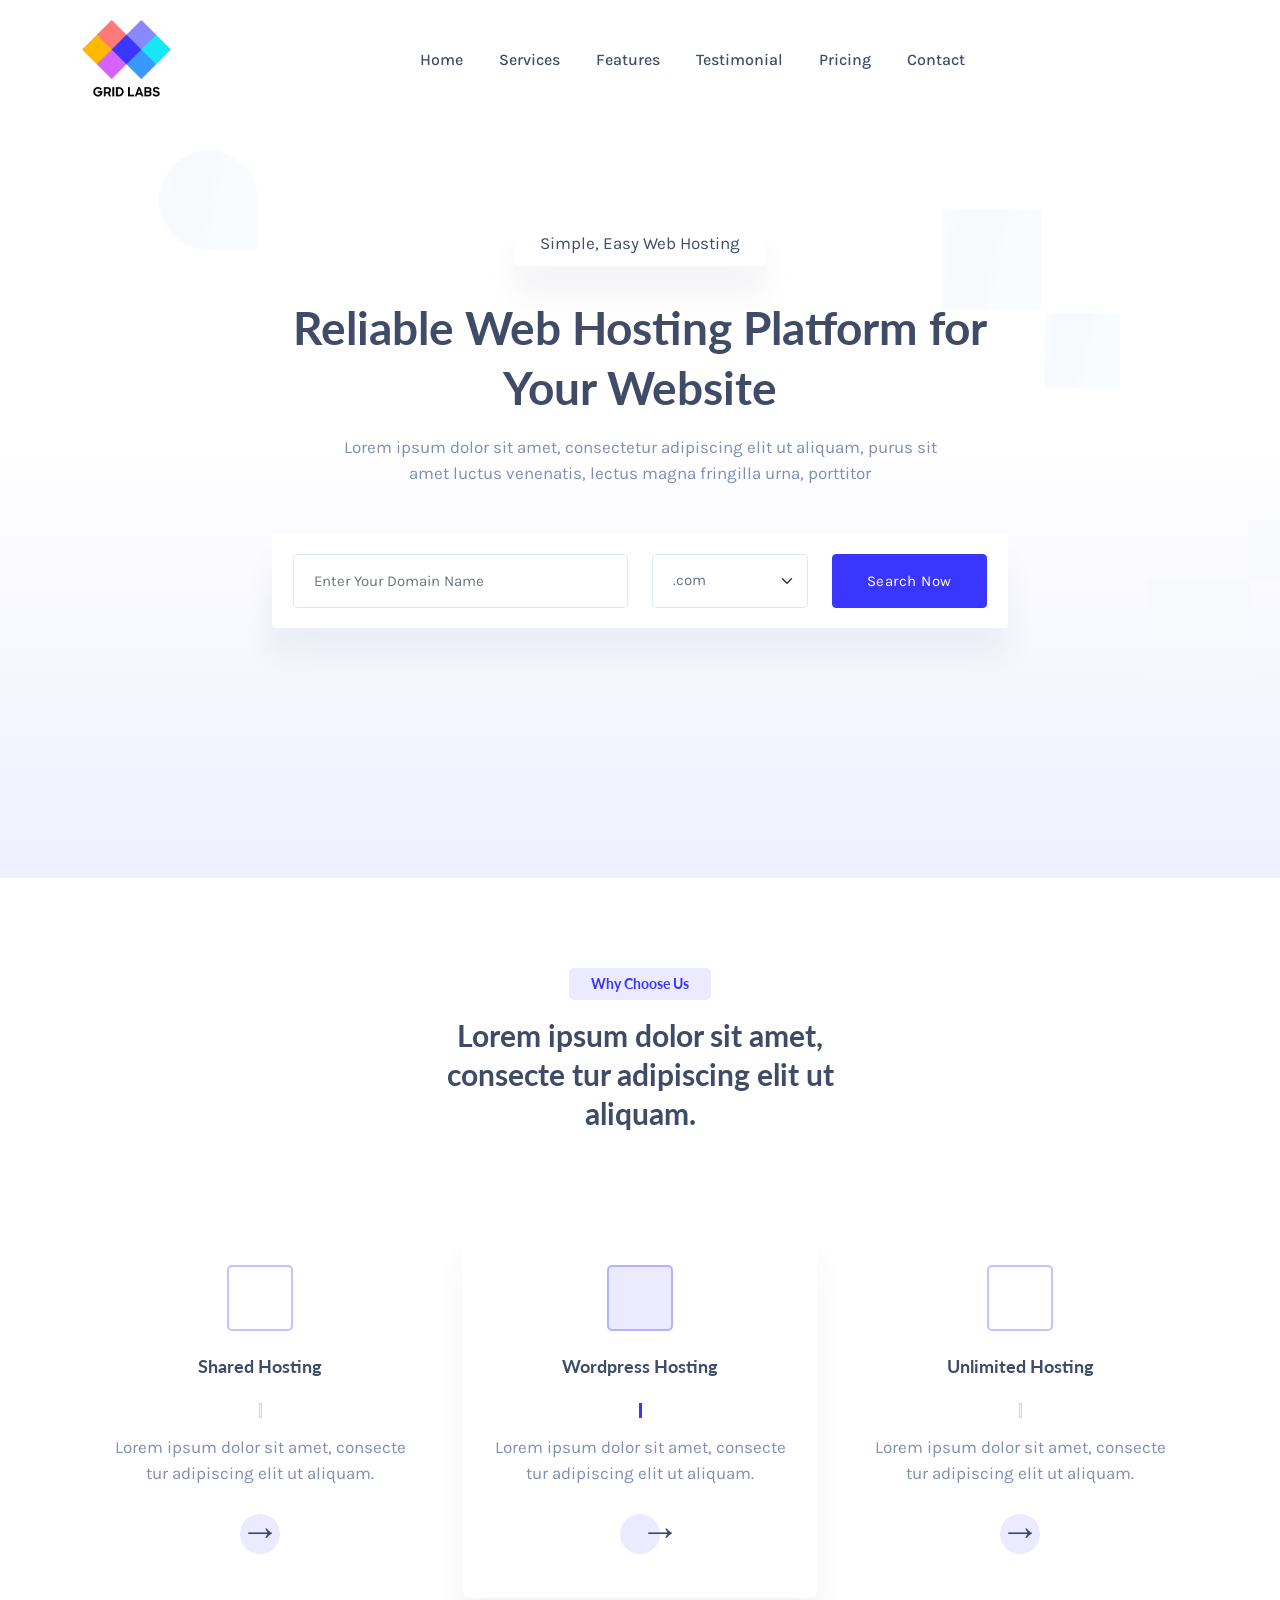
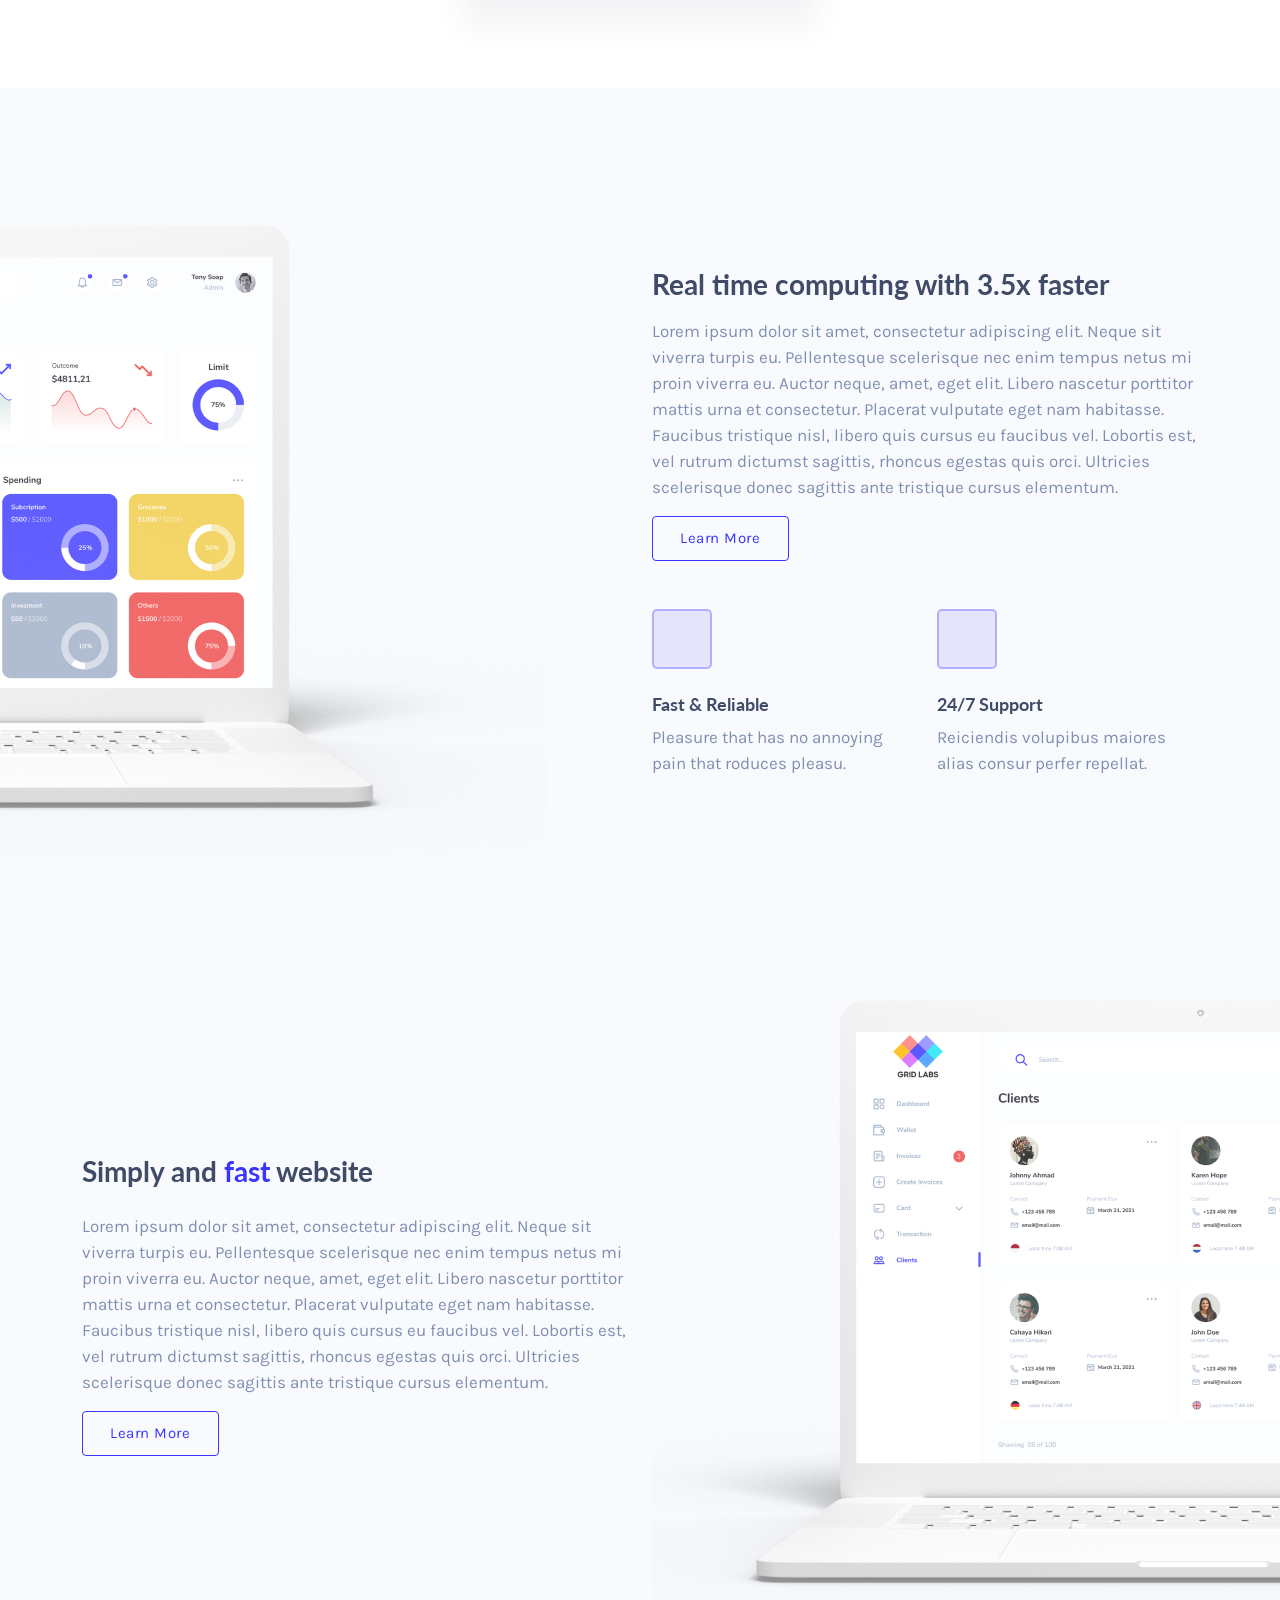
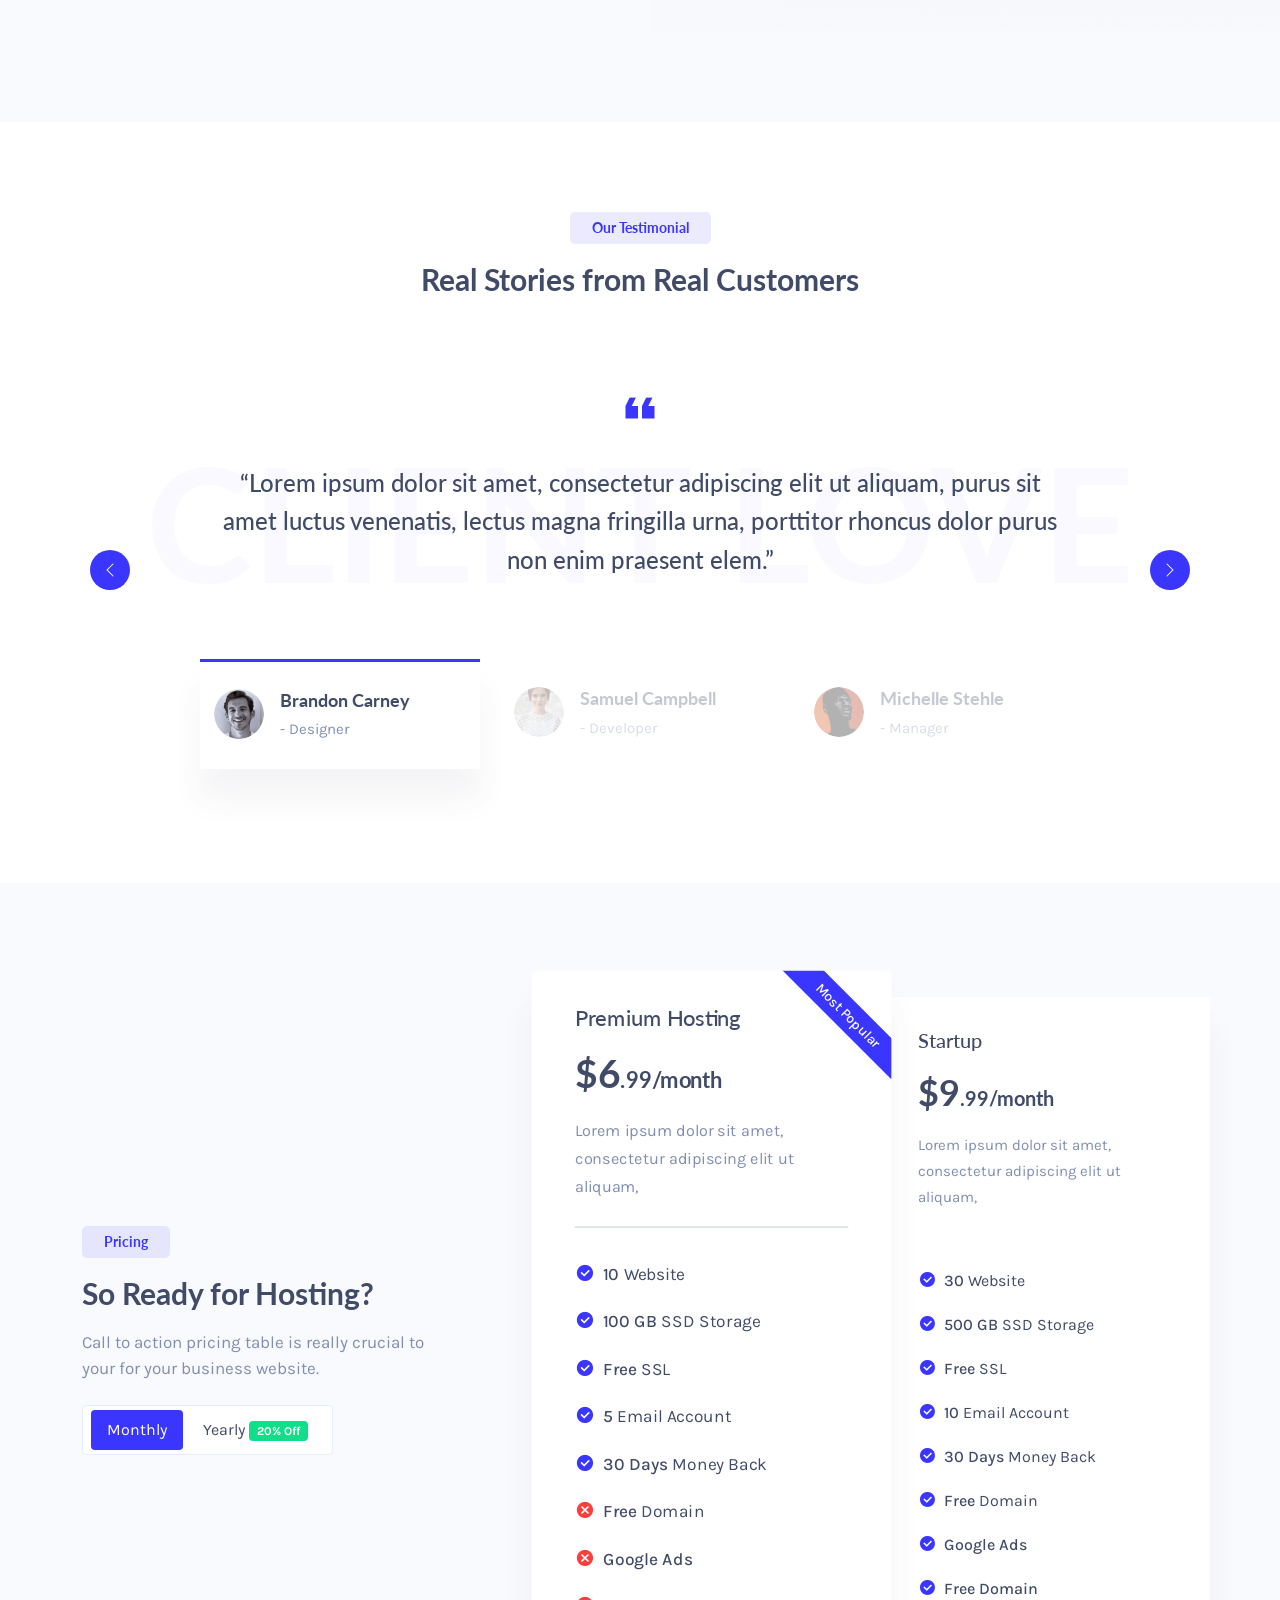
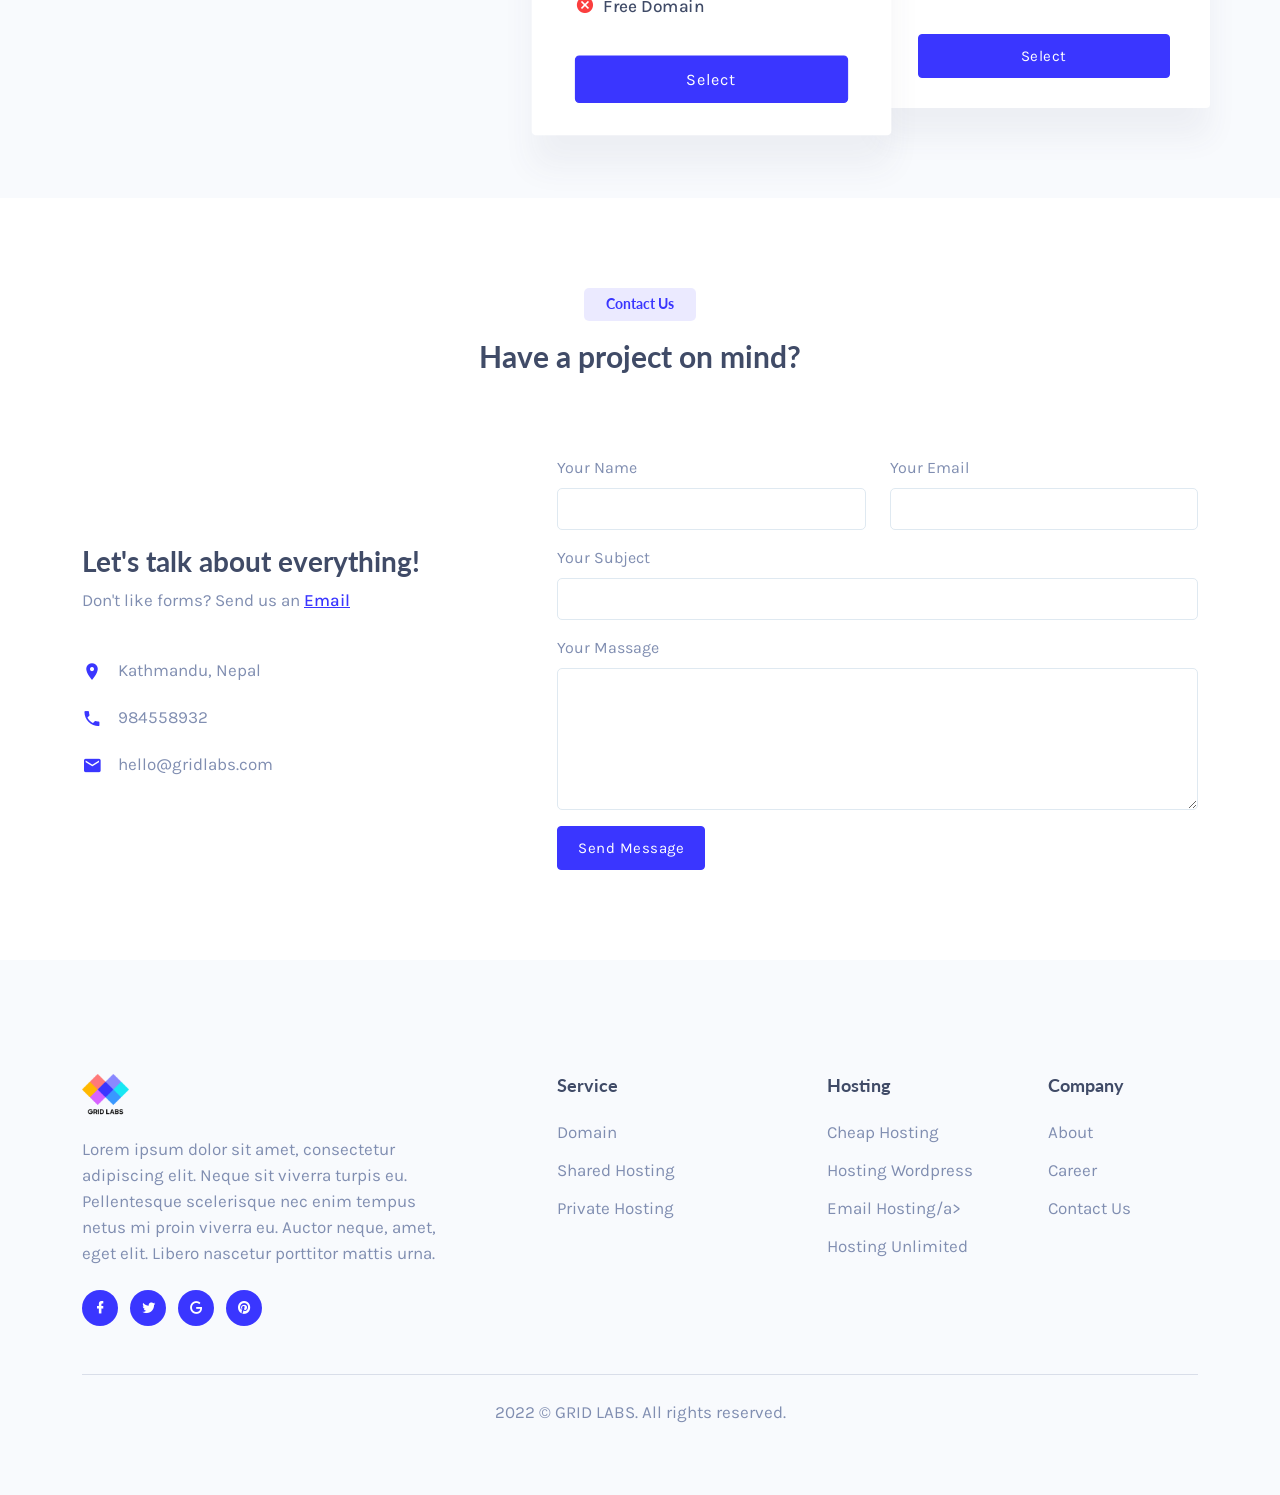
==== commit 4ed214c5: "Design fixes on footer" ====
--- a/index.html
+++ b/index.html
@@ -733,8 +733,6 @@
                         <h6 class="title-sub-title mb-0 text-primary">Contact Us</h6>
                         <h3 class="title-heading mt-3">Have a project on mind?</h3>
                     </div>
-
-
                 </div>
             </div>
 
@@ -751,8 +749,7 @@
                                 <i class="mdi mdi-map-marker text-primary f-20"></i>
                                 <div class="flex-1 ps-3">
 
-                                    <p class="text-muted mb-0">4644 Watson Street
-                                        Maple Street Shade , NJ 08052</p>
+                                    <p class="text-muted mb-0">Kathmandu, Nepal</p>
 
                                 </div>
                             </div>
@@ -761,7 +758,7 @@
                                 <i class="mdi mdi-phone text-primary f-20"></i>
                                 <div class="flex-1 ps-3">
 
-                                    <p class="text-muted mb-0">01(220) 856-705-2709</p>
+                                    <p class="text-muted mb-0">984558932</p>
 
                                 </div>
                             </div>
@@ -770,7 +767,7 @@
                                 <i class="mdi mdi-email text-primary f-20"></i>
                                 <div class="flex-1 ps-3">
 
-                                    <p class="text-muted mb-0">AnitaJGarza@teleworm.us</p>
+                                    <p class="text-muted mb-0">hello@gridlabs.com</p>
 
                                 </div>
                             </div>
@@ -840,10 +837,12 @@
             <div class="row">
                 <div class="col-lg-4">
                     <div class="mt-4">
-                        <img src="images/logo-dark.png" alt="" height="24">
-                        <p class="text-muted mt-3 pt-1">In an ideal world this text wouldn’t exist, a client would
-                            acknowledge
-                            the importance of having web copy before the design starts.</p>
+                        <img src="images/logo-dark.png" alt="" height="42">
+                        <p class="text-muted mt-3 pt-1">Lorem ipsum dolor sit amet, consectetur adipiscing elit. Neque
+                            sit viverra turpis eu. Pellentesque scelerisque nec enim tempus netus mi proin viverra eu.
+                            Auctor neque, amet, eget elit. Libero nascetur porttitor mattis urna.
+
+                        </p>
                         <div class="footer-social mt-4">
                             <ul class="list-inline mb-0">
                                 <li class="list-inline-item">
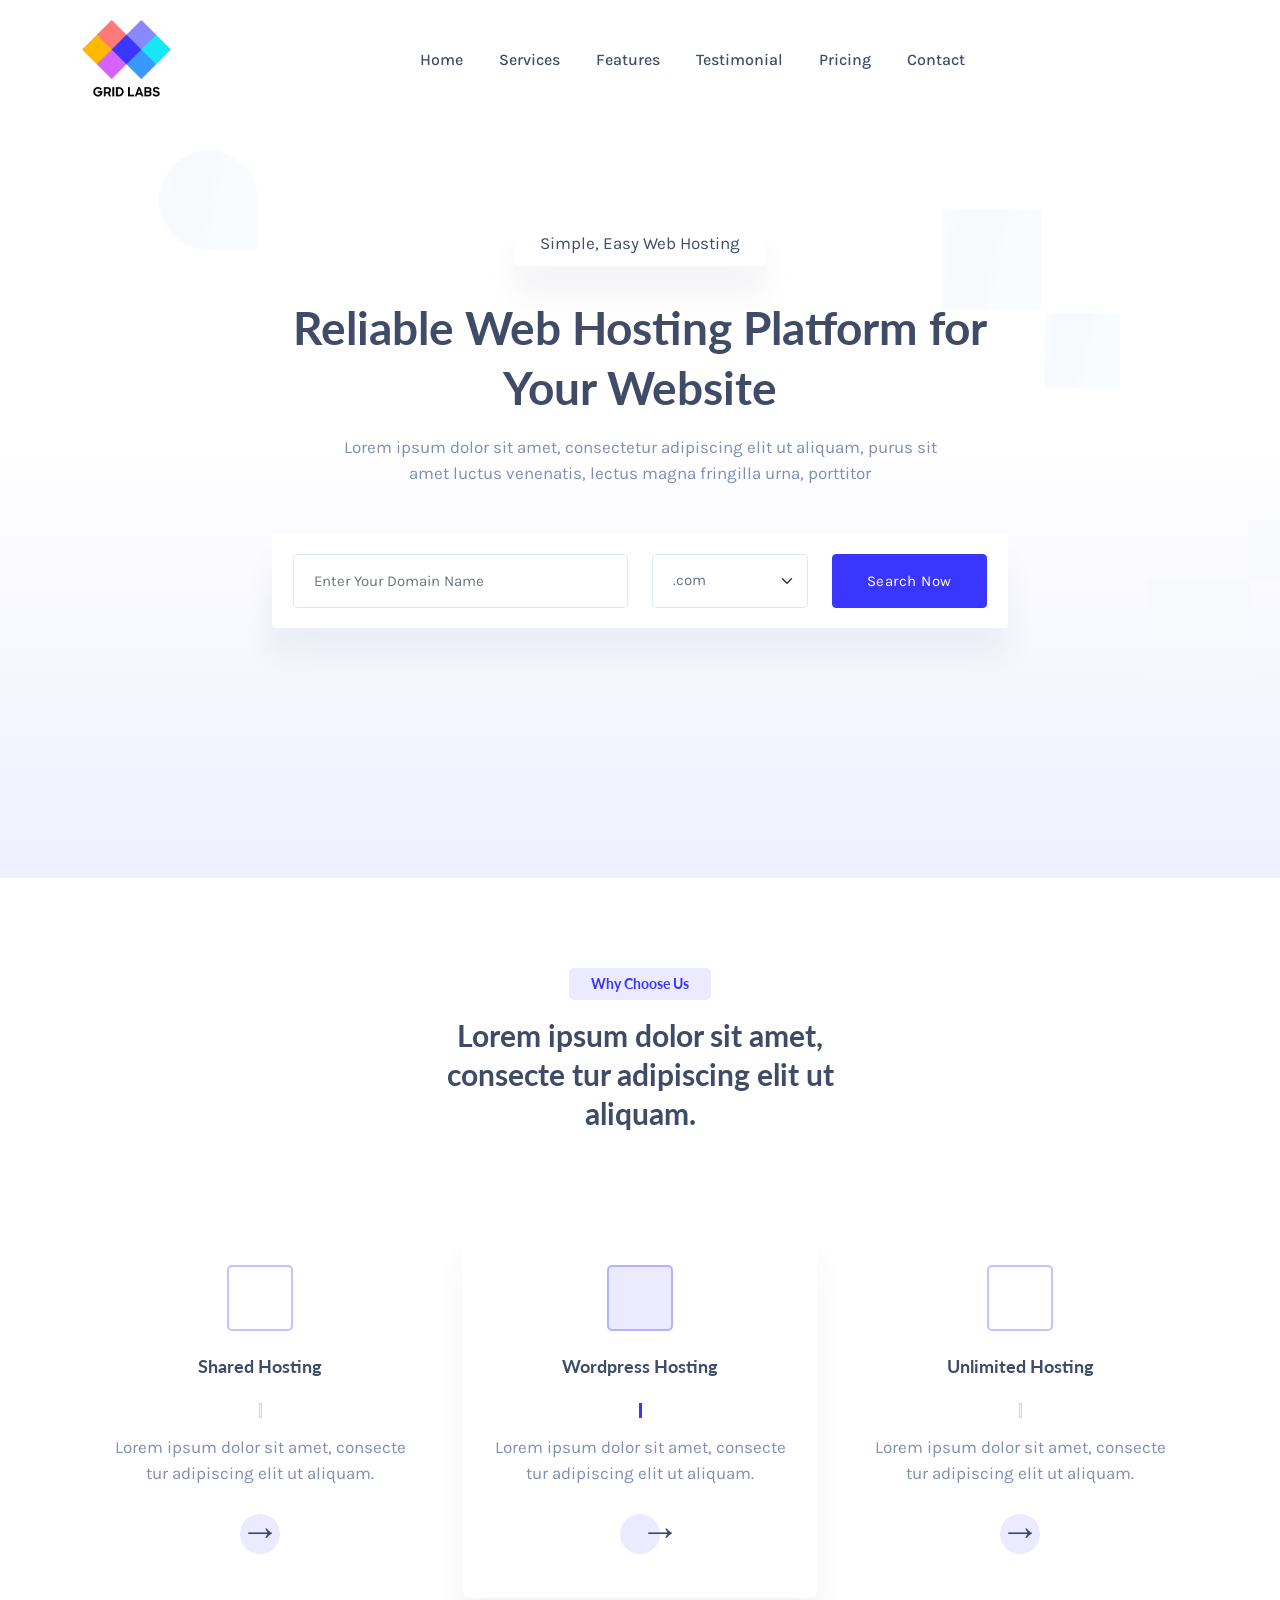
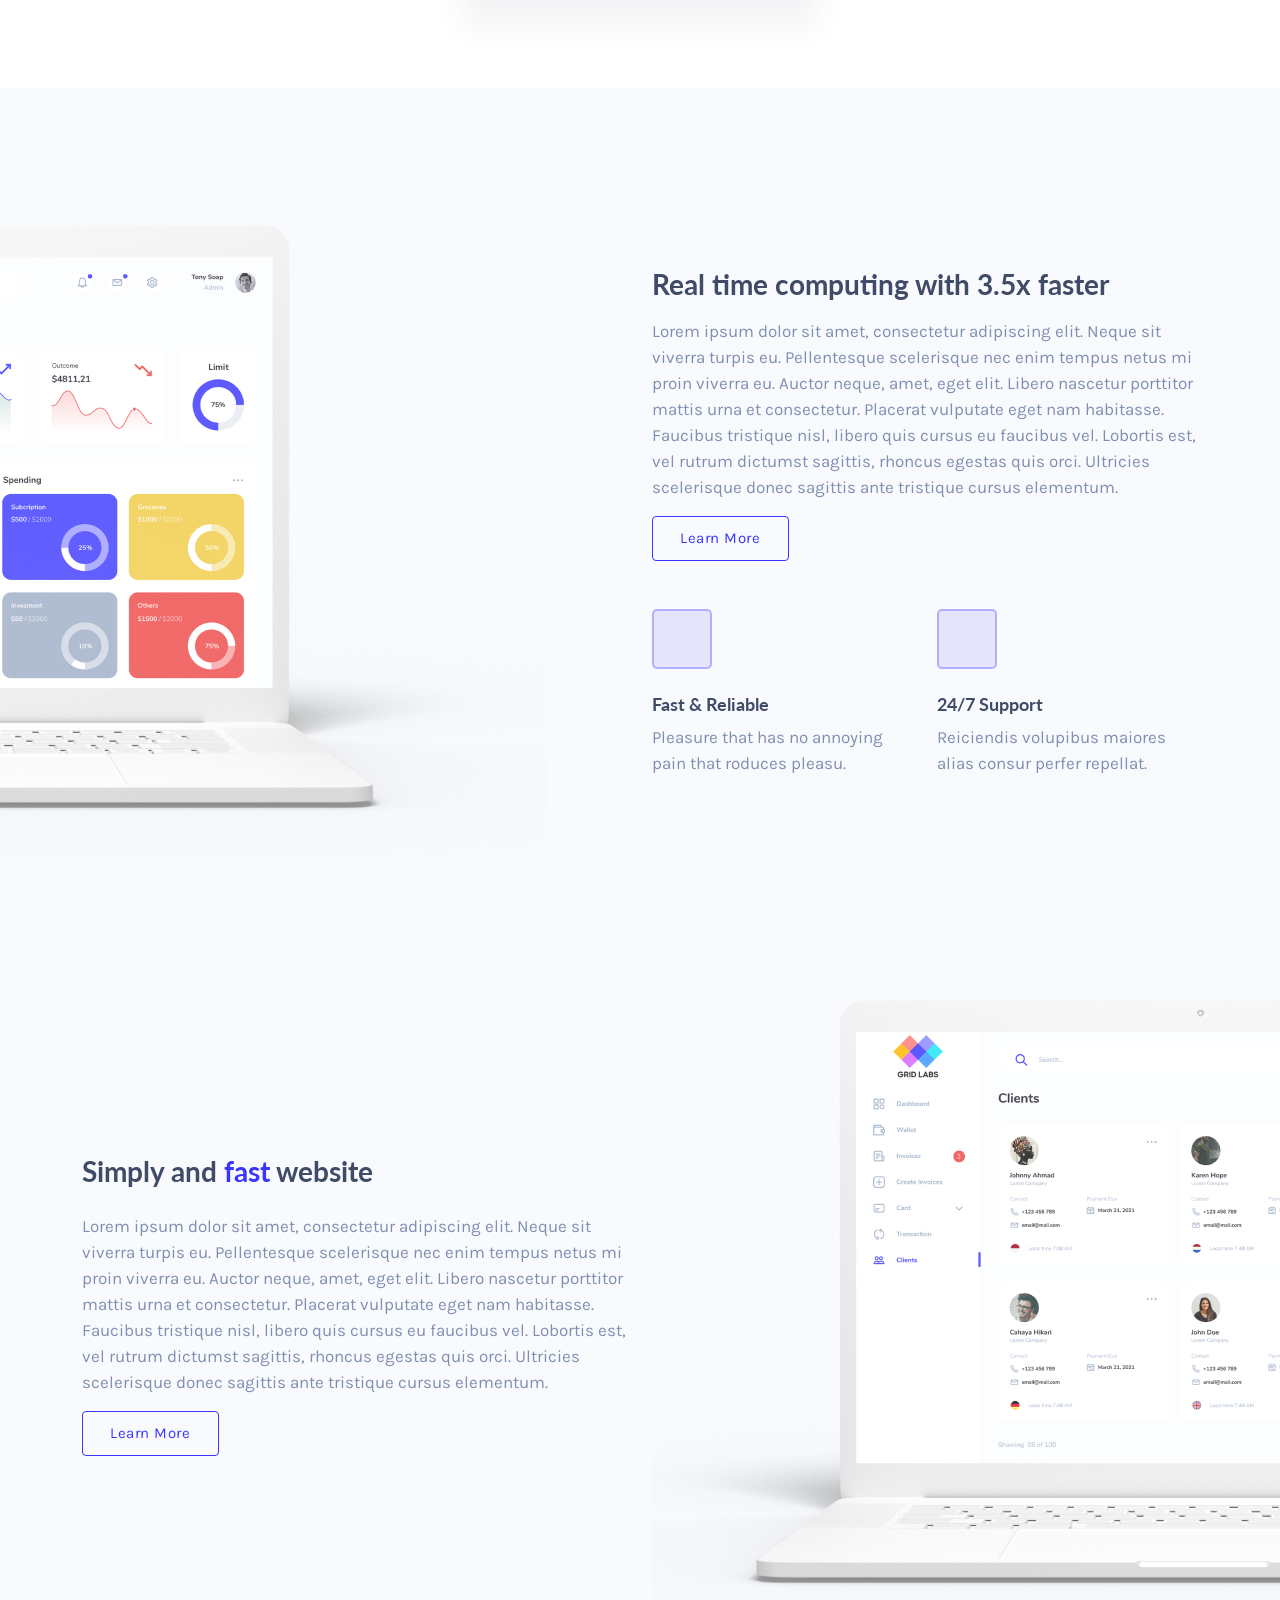
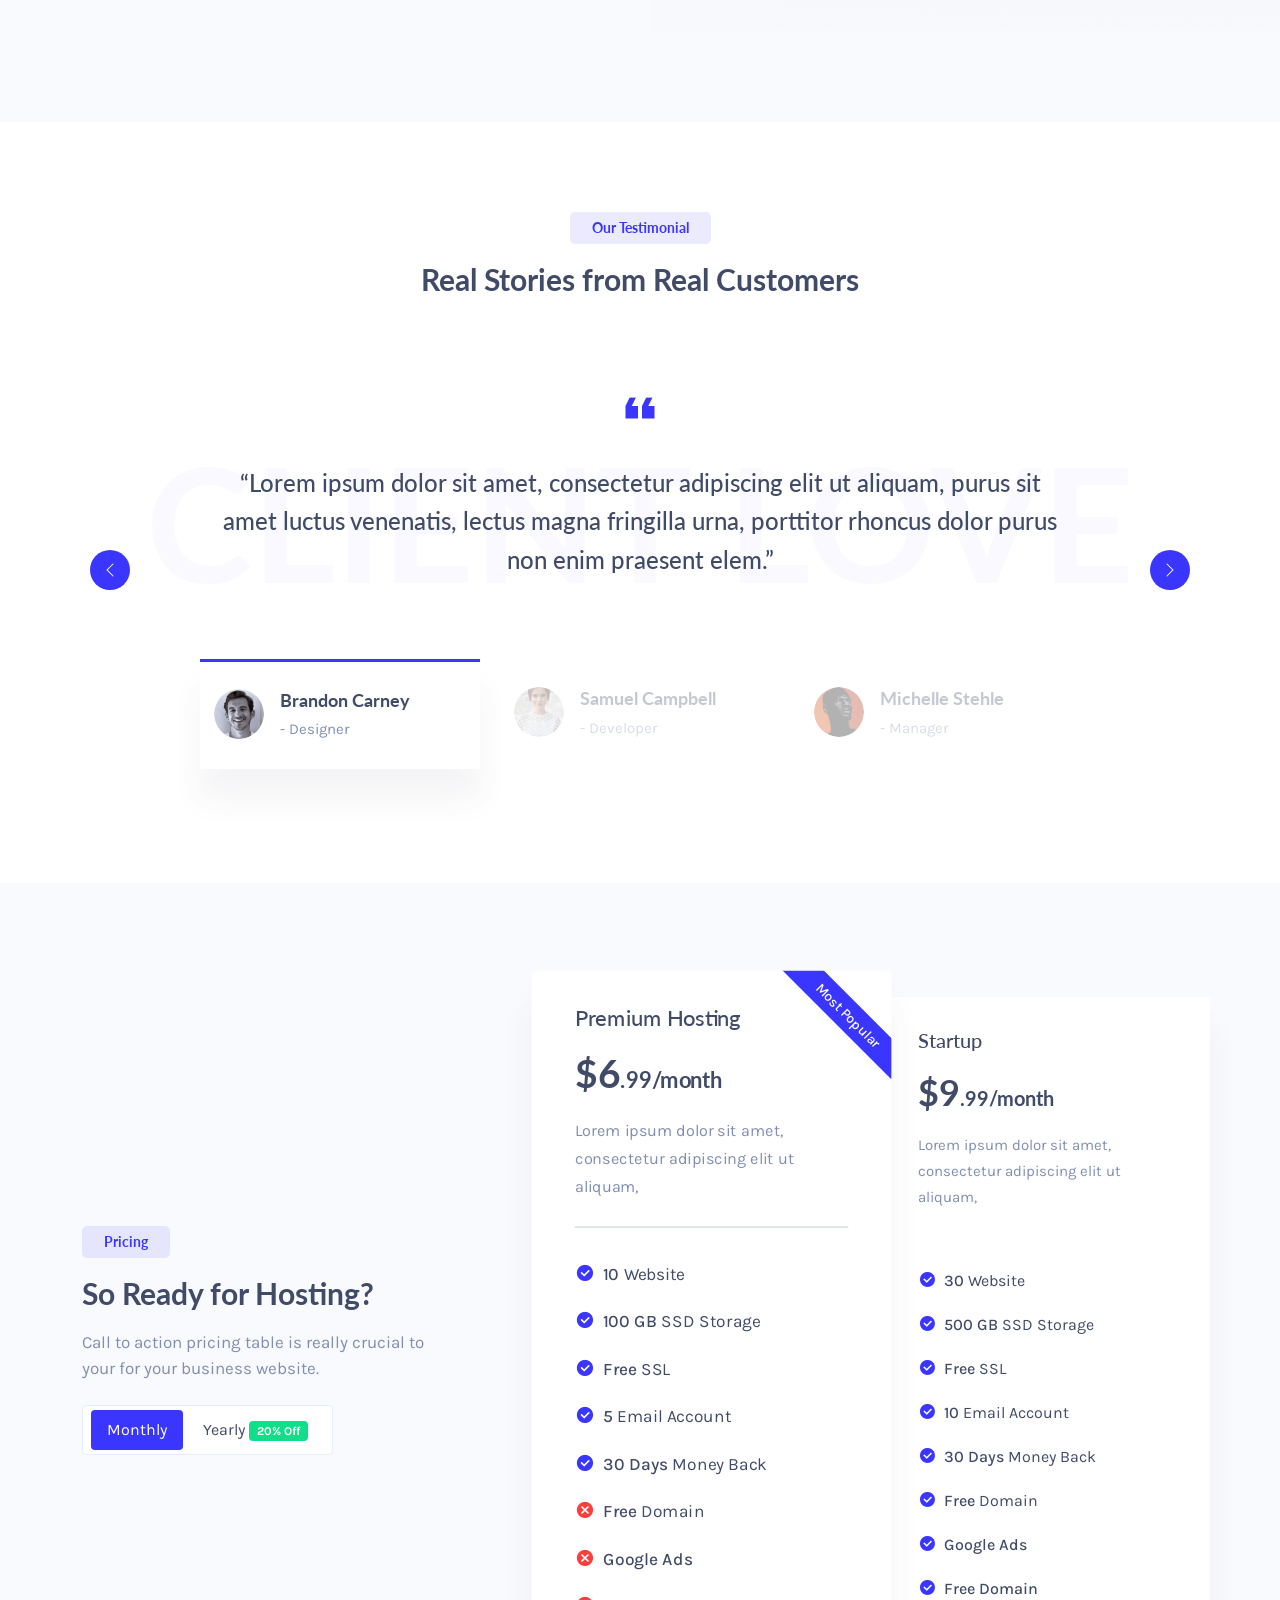
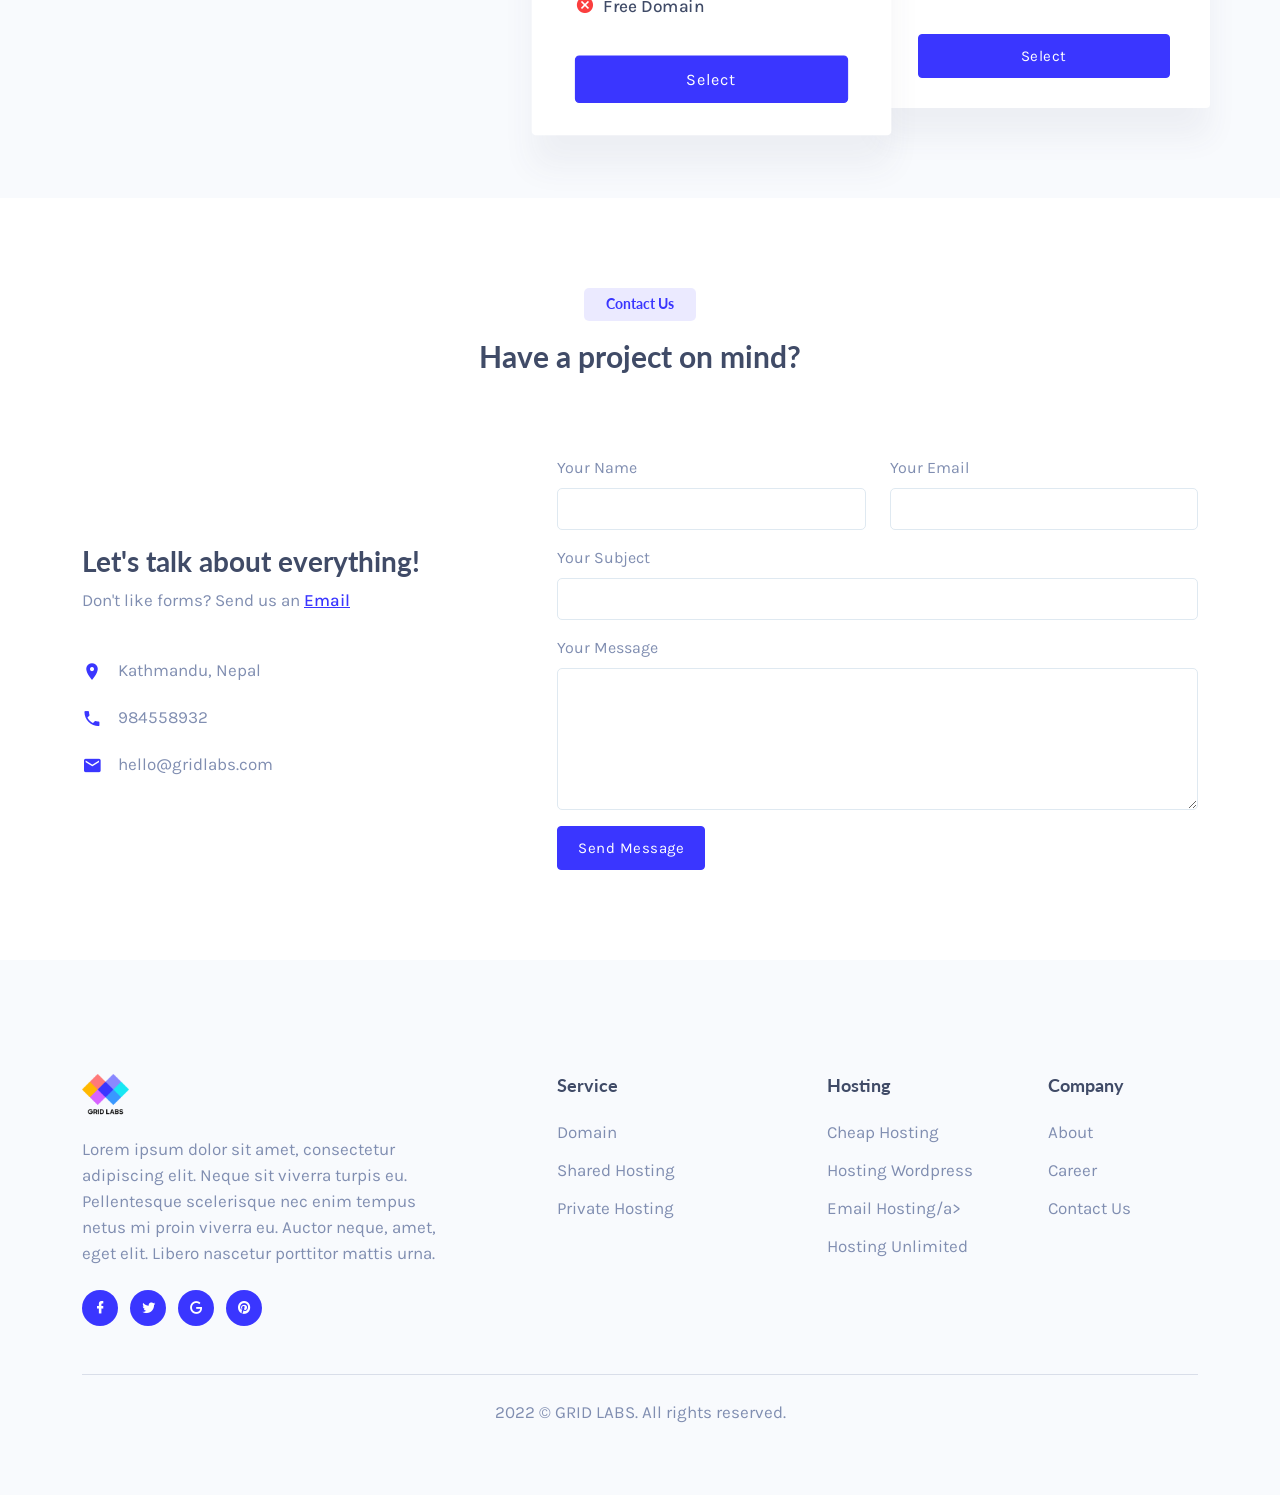
==== commit 3fb40c12: "a11y: associate contact form labels and announce validation errors" ====
--- a/index.html
+++ b/index.html
@@ -3,6 +3,7 @@
 
 <head>
     <meta charset="utf-8" />
+    <meta name="viewport" content="width=device-width, initial-scale=1" />
     <title>Grid Labs</title>
     <!-- favicon -->
     <link rel="shortcut icon" href="images/favicon.ico" />
@@ -20,7 +21,7 @@
         <nav class="navbar navbar-expand-lg navbar-white fixed-top navbar-custom sticky sticky-dark" id="main-menu">
             <div class="container">
                 <!-- LOGO -->
-                <a class="navbar-brand logo text-uppercase" href="index-1.html">
+                <a class="navbar-brand logo text-uppercase" href="./">
                     <img src="images/logo-dark.png" alt="" height="80" />
                 </a>
                 <button class="navbar-toggler" type="button" data-bs-toggle="collapse" data-bs-target="#navbarCollapse"
@@ -781,18 +782,18 @@
                 <div class="col-lg-7">
                     <div class="custom-form">
                         <form method="post" name="myForm" onsubmit="return validateForm()">
-                            <p id="error-msg"></p>
+                            <p id="error-msg" role="alert" aria-live="assertive"></p>
                             <div id="simple-msg"></div>
                             <div class="row">
                                 <div class="col-lg-6">
                                     <div class="mb-2 mt-2">
-                                        <label class="form-label text-muted">Your Name</label>
+                                        <label class="form-label text-muted" for="name">Your Name</label>
                                         <input name="name" id="name" type="text" class="form-control">
                                     </div>
                                 </div>
                                 <div class="col-lg-6">
                                     <div class="mb-2 mt-2">
-                                        <label class="form-label text-muted">Your Email</label>
+                                        <label class="form-label text-muted" for="email">Your Email</label>
                                         <input name="email" id="email" type="email" class="form-control">
                                     </div>
                                 </div>
@@ -800,15 +801,15 @@
                             <div class="row">
                                 <div class="col-lg-12">
                                     <div class="mb-2 mt-2">
-                                        <label class="form-label text-muted">Your Subject</label>
-                                        <input type="text" class="form-control" id="subject">
+                                        <label class="form-label text-muted" for="subject">Your Subject</label>
+                                        <input type="text" name="subject" class="form-control" id="subject">
                                     </div>
                                 </div>
                             </div>
                             <div class="row">
                                 <div class="col-lg-12">
                                     <div class="mb-2 mt-2">
-                                        <label class="form-label text-muted">Your Massage</label>
+                                        <label class="form-label text-muted" for="comments">Your Message</label>
                                         <textarea name="comments" id="comments" rows="5"
                                             class="form-control"></textarea>
                                     </div>
